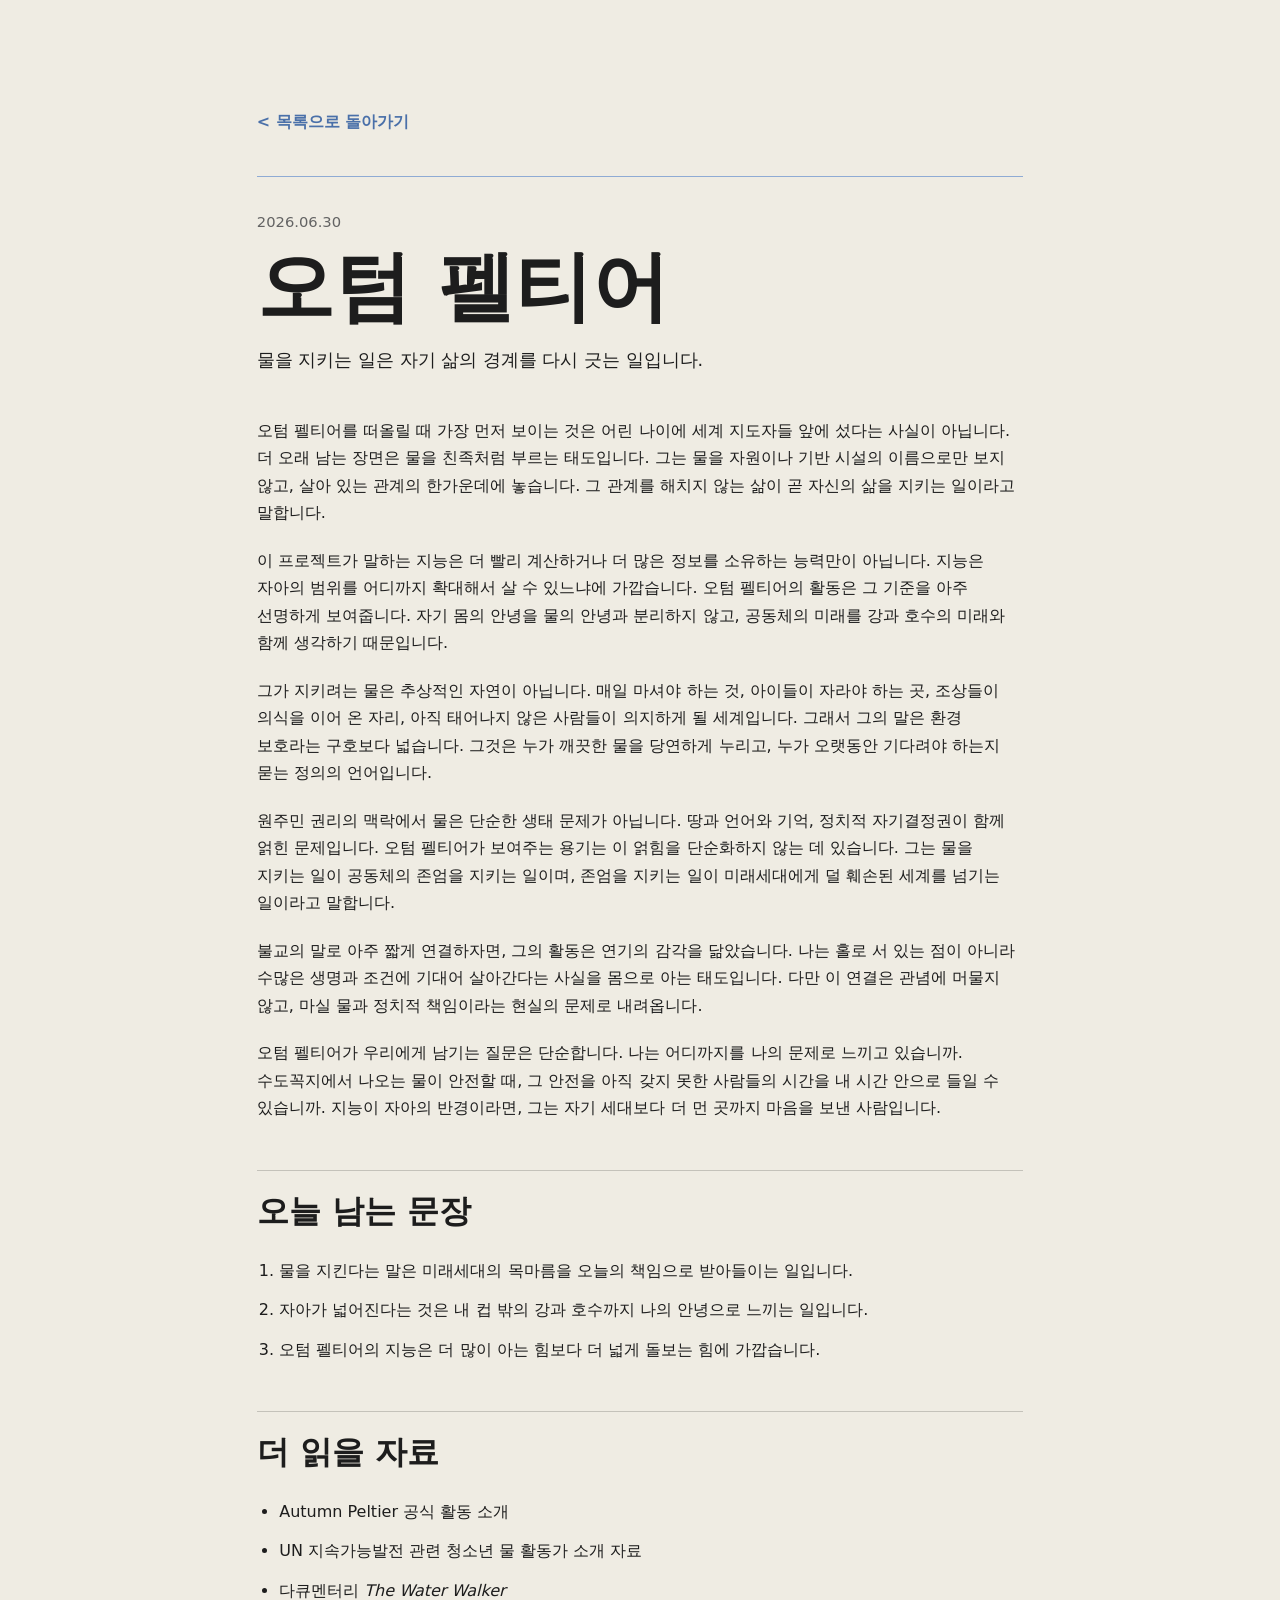
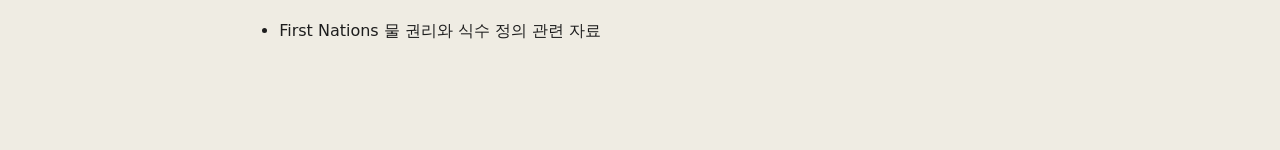
==== article/autumn-peltier/index.html @ e2e34f18 "Initial site" ====
<!doctype html>
<html lang="ko">
<head>
  <meta charset="UTF-8">
  <meta name="viewport" content="width=device-width, initial-scale=1.0">
  <meta name="description" content="오텀 펠티어에 관한 자아의 반경 인물 에세이">
  <title>오텀 펠티어 - 자아의 반경</title>
  <link rel="stylesheet" href="../../style.css">
</head>
<body>
  <main>
    <a class="back-link" href="../../">목록으로 돌아가기</a>

    <article class="essay-doc">
      <p class="date">2026.06.30</p>
      <h1>오텀 펠티어</h1>
      <p class="lead">물을 지키는 일은 자기 삶의 경계를 다시 긋는 일입니다.</p>

      <div class="essay-body">
        <p>오텀 펠티어를 떠올릴 때 가장 먼저 보이는 것은 어린 나이에 세계 지도자들 앞에 섰다는 사실이 아닙니다. 더 오래 남는 장면은 물을 친족처럼 부르는 태도입니다. 그는 물을 자원이나 기반 시설의 이름으로만 보지 않고, 살아 있는 관계의 한가운데에 놓습니다. 그 관계를 해치지 않는 삶이 곧 자신의 삶을 지키는 일이라고 말합니다.</p>
        <p>이 프로젝트가 말하는 지능은 더 빨리 계산하거나 더 많은 정보를 소유하는 능력만이 아닙니다. 지능은 자아의 범위를 어디까지 확대해서 살 수 있느냐에 가깝습니다. 오텀 펠티어의 활동은 그 기준을 아주 선명하게 보여줍니다. 자기 몸의 안녕을 물의 안녕과 분리하지 않고, 공동체의 미래를 강과 호수의 미래와 함께 생각하기 때문입니다.</p>
        <p>그가 지키려는 물은 추상적인 자연이 아닙니다. 매일 마셔야 하는 것, 아이들이 자라야 하는 곳, 조상들이 의식을 이어 온 자리, 아직 태어나지 않은 사람들이 의지하게 될 세계입니다. 그래서 그의 말은 환경 보호라는 구호보다 넓습니다. 그것은 누가 깨끗한 물을 당연하게 누리고, 누가 오랫동안 기다려야 하는지 묻는 정의의 언어입니다.</p>
        <p>원주민 권리의 맥락에서 물은 단순한 생태 문제가 아닙니다. 땅과 언어와 기억, 정치적 자기결정권이 함께 얽힌 문제입니다. 오텀 펠티어가 보여주는 용기는 이 얽힘을 단순화하지 않는 데 있습니다. 그는 물을 지키는 일이 공동체의 존엄을 지키는 일이며, 존엄을 지키는 일이 미래세대에게 덜 훼손된 세계를 넘기는 일이라고 말합니다.</p>
        <p>불교의 말로 아주 짧게 연결하자면, 그의 활동은 연기의 감각을 닮았습니다. 나는 홀로 서 있는 점이 아니라 수많은 생명과 조건에 기대어 살아간다는 사실을 몸으로 아는 태도입니다. 다만 이 연결은 관념에 머물지 않고, 마실 물과 정치적 책임이라는 현실의 문제로 내려옵니다.</p>
        <p>오텀 펠티어가 우리에게 남기는 질문은 단순합니다. 나는 어디까지를 나의 문제로 느끼고 있습니까. 수도꼭지에서 나오는 물이 안전할 때, 그 안전을 아직 갖지 못한 사람들의 시간을 내 시간 안으로 들일 수 있습니까. 지능이 자아의 반경이라면, 그는 자기 세대보다 더 먼 곳까지 마음을 보낸 사람입니다.</p>
      </div>

      <section class="essay-note" aria-labelledby="sentences-title">
        <h2 id="sentences-title">오늘 남는 문장</h2>
        <ol>
          <li>물을 지킨다는 말은 미래세대의 목마름을 오늘의 책임으로 받아들이는 일입니다.</li>
          <li>자아가 넓어진다는 것은 내 컵 밖의 강과 호수까지 나의 안녕으로 느끼는 일입니다.</li>
          <li>오텀 펠티어의 지능은 더 많이 아는 힘보다 더 넓게 돌보는 힘에 가깝습니다.</li>
        </ol>
      </section>

      <section class="reading-list" aria-labelledby="reading-title">
        <h2 id="reading-title">더 읽을 자료</h2>
        <ul>
          <li>Autumn Peltier 공식 활동 소개</li>
          <li>UN 지속가능발전 관련 청소년 물 활동가 소개 자료</li>
          <li>다큐멘터리 <em>The Water Walker</em></li>
          <li>First Nations 물 권리와 식수 정의 관련 자료</li>
        </ul>
      </section>
    </article>
  </main>
</body>
</html>
---- style.css ----
:root {
  --c-text: #1d1d1d;
  --c-bg: #EFECE3;
  --c-highlight-1: #4A70A9;
  --c-highlight-2: #8FABD4;
  --c-muted: #636363;
  --c-line: rgba(0, 0, 0, 0.18);
}

* {
  box-sizing: border-box;
}

html,
body {
  min-height: 100vh;
  margin: 0;
}

body {
  background-color: var(--c-bg);
  color: var(--c-text);
  font-family: system-ui, -apple-system, BlinkMacSystemFont, "Segoe UI", sans-serif;
  line-height: 1.72;
  word-break: keep-all;
  overflow-wrap: anywhere;
}

main {
  max-width: 920px;
  margin: 0 auto;
  padding: 12vh 6vw 10vh;
}

a {
  color: var(--c-highlight-1);
  text-underline-offset: 0.22em;
}

.title-w {
  border-bottom: 1px solid var(--c-highlight-2);
  border-radius: 1em;
  padding: 1em;
  margin-bottom: 3em;
}

h1,
h2,
h3,
p {
  margin-top: 0;
}

h1 {
  font-size: clamp(2.2rem, 6vw, 4.8rem);
  line-height: 1.08;
  margin-bottom: 1rem;
}

.title-w h1 {
  font-size: clamp(1.8rem, 4vw, 3rem);
  line-height: 1.18;
}

h2 {
  font-size: clamp(1.35rem, 3vw, 2rem);
  line-height: 1.2;
}

p.big,
.lead {
  font-size: 1.1em;
}

.muted,
.date {
  color: var(--c-muted);
}

.essay-list {
  display: flex;
  flex-direction: column;
}

.article {
  color: var(--c-text);
  cursor: pointer;
  padding: 1.2em;
  border-bottom: 1px solid var(--c-line);
  text-decoration: none;
  transition: background 0.3s;
}

.article * {
  margin: 10px 0;
}

.article .date {
  font-size: 0.8em;
}

.article .title {
  color: var(--c-highlight-1);
}

.article:hover,
.article:focus-visible {
  background: rgba(0, 0, 0, 0.05);
  outline: none;
}

.empty {
  color: var(--c-muted);
  padding: 1.2em;
}

.back-link {
  display: inline-block;
  margin-bottom: 2.5rem;
  font-weight: 700;
  text-decoration: none;
}

.back-link::before {
  content: "< ";
}

.essay-doc {
  border-top: 1px solid var(--c-highlight-2);
  padding-top: 2rem;
}

.essay-doc .date {
  font-size: 0.92rem;
  margin-bottom: 0.75rem;
}

.essay-body {
  margin-top: 2.6rem;
}

.essay-body p {
  margin-bottom: 1.25rem;
}

.essay-note,
.reading-list {
  border-top: 1px solid var(--c-line);
  margin-top: 3rem;
  padding-top: 1.3rem;
}

.essay-note ol,
.reading-list ul {
  padding-left: 1.4rem;
}

.essay-note li,
.reading-list li {
  margin-bottom: 0.75rem;
}

@media (max-width: 640px) {
  main {
    padding: 9vh 5vw 8vh;
  }

  .title-w {
    border-radius: 0.8em;
    margin-bottom: 2.2em;
  }

  .article {
    padding: 1.05em 0.4em;
  }
}
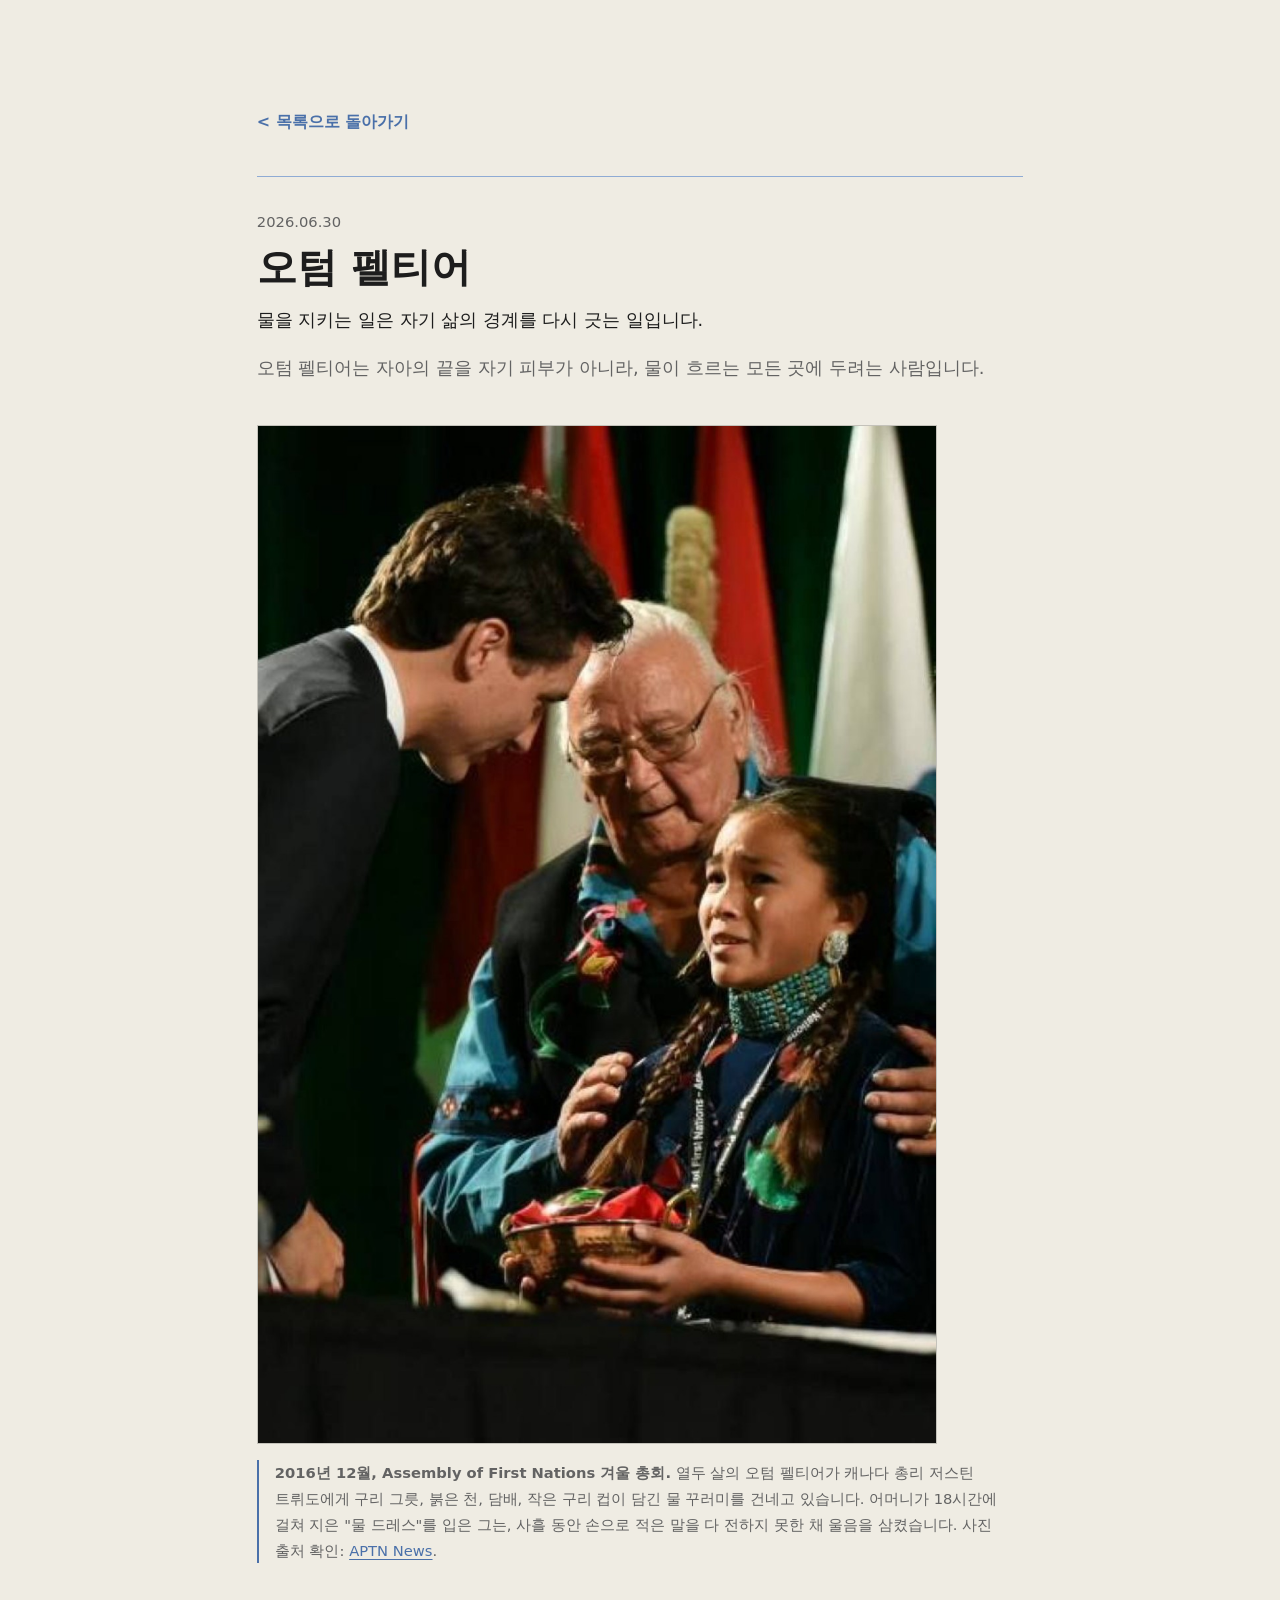
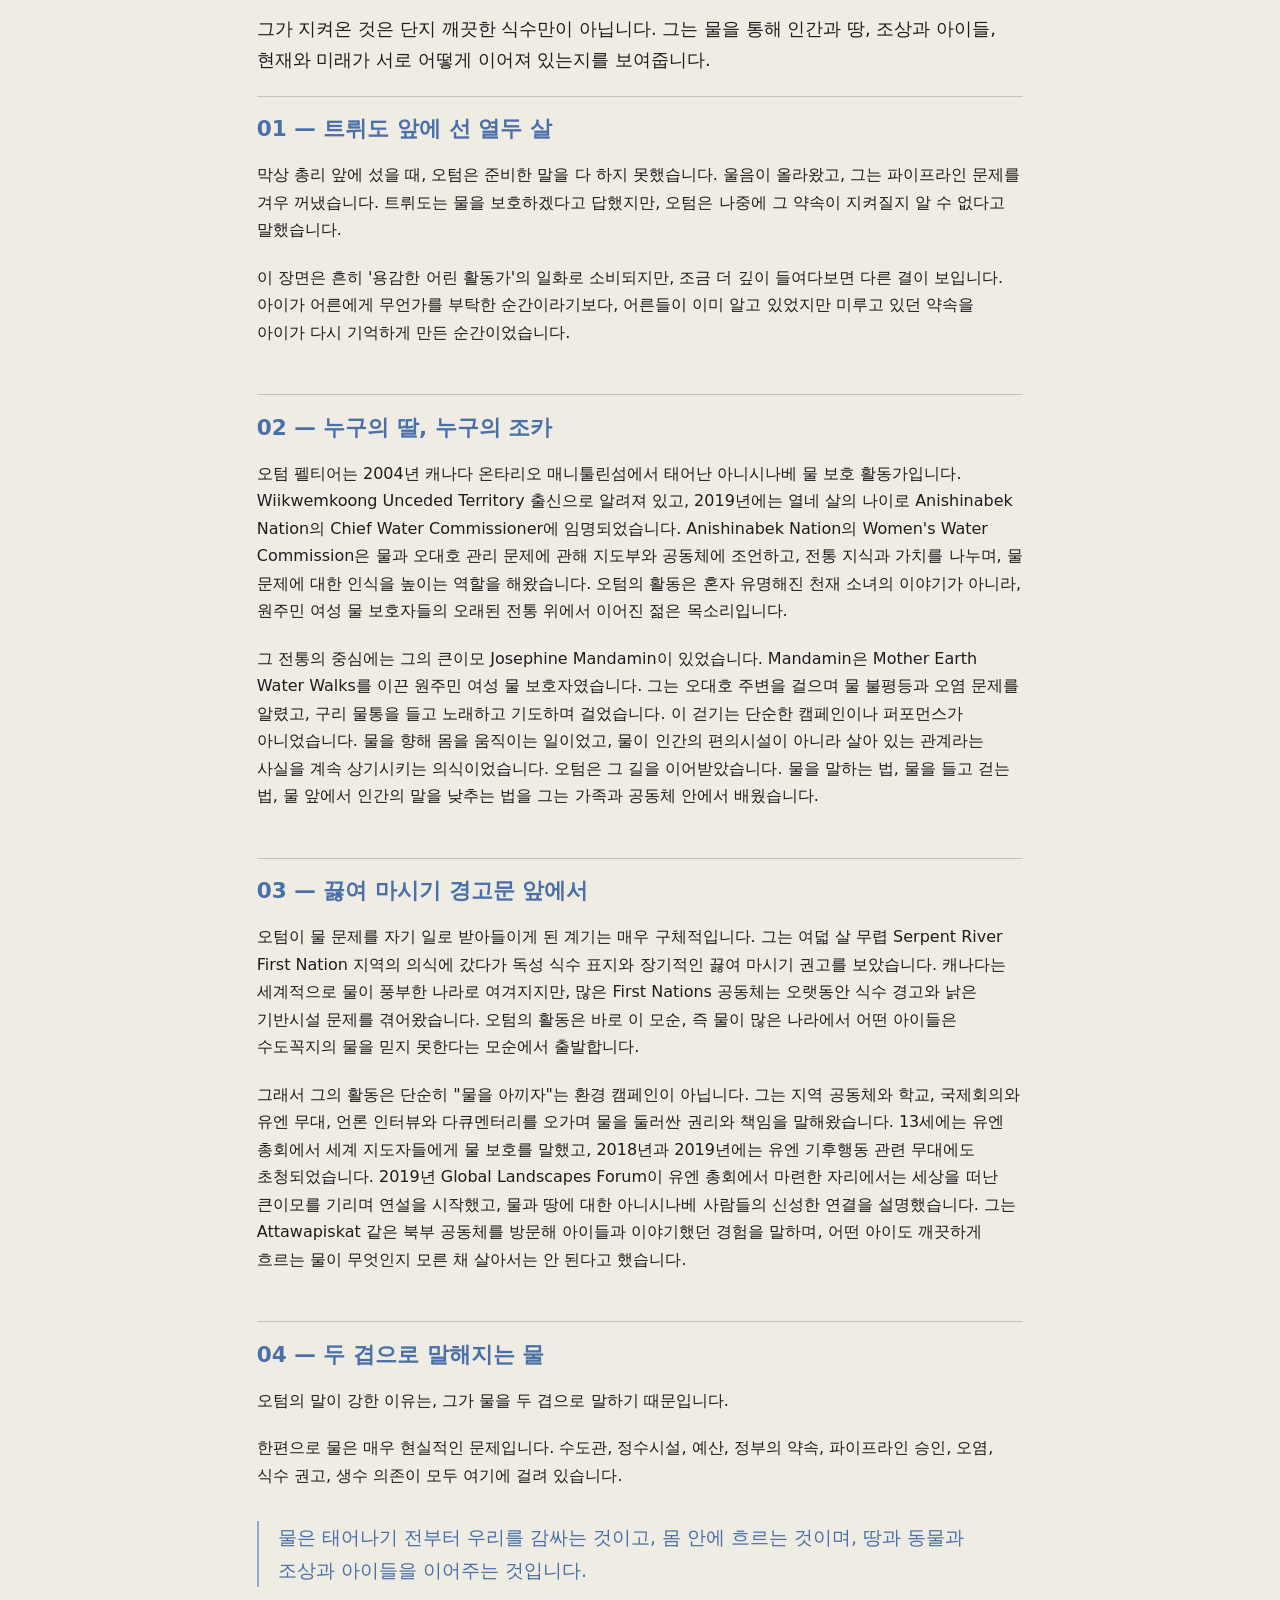
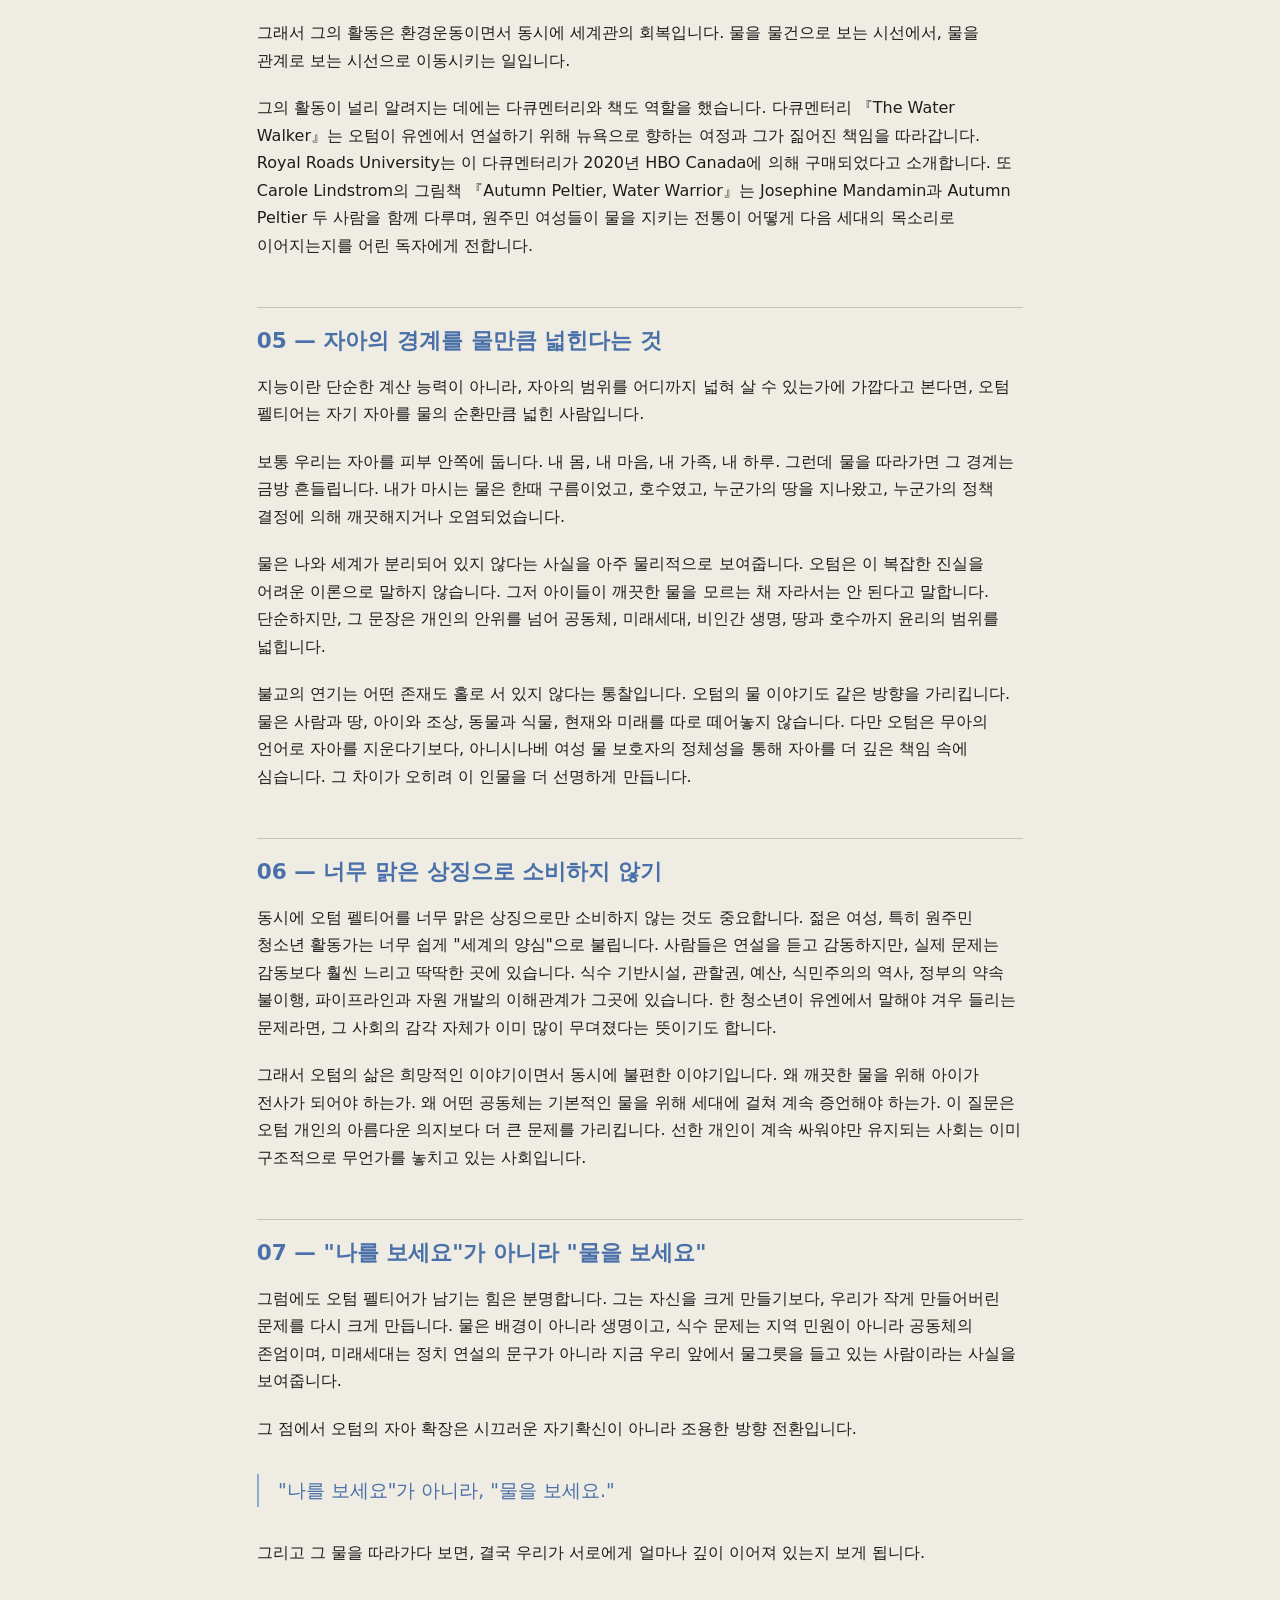
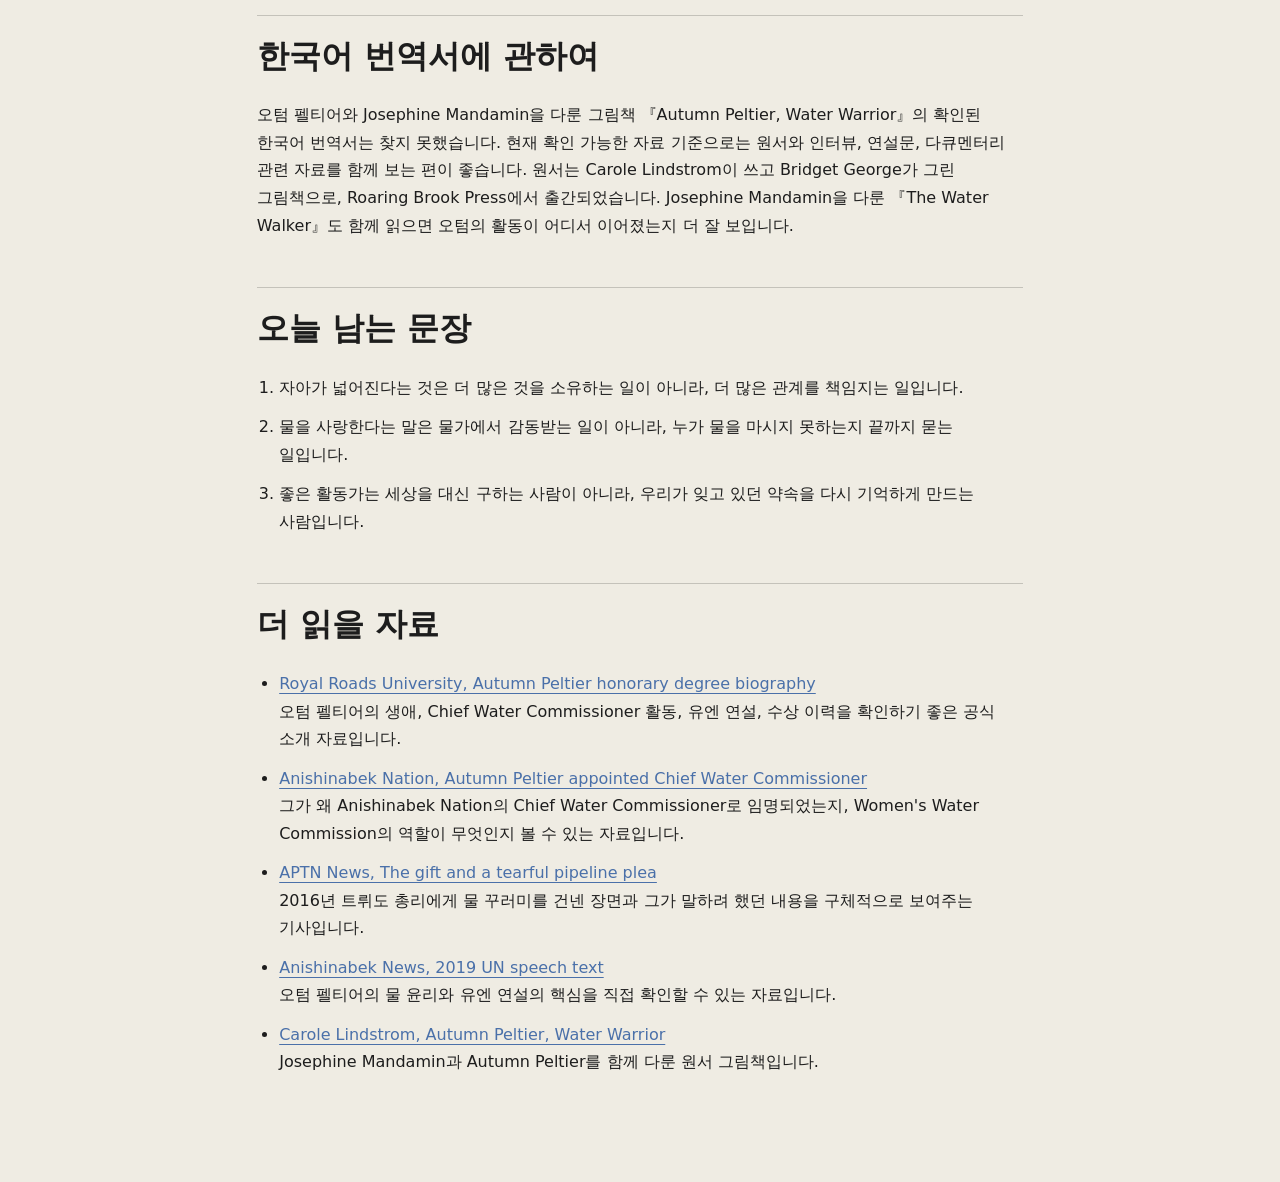
==== commit 309f6bcf: "Update Autumn Peltier essay" ====
--- a/article/autumn-peltier/index.html
+++ b/article/autumn-peltier/index.html
@@ -15,32 +15,90 @@
       <p class="date">2026.06.30</p>
       <h1>오텀 펠티어</h1>
       <p class="lead">물을 지키는 일은 자기 삶의 경계를 다시 긋는 일입니다.</p>
+      <p class="essay-intro">오텀 펠티어는 자아의 끝을 자기 피부가 아니라, 물이 흐르는 모든 곳에 두려는 사람입니다.</p>
+
+      <figure class="essay-photo">
+        <img src="./trudeau-meeting.png" alt="2016년, 열두 살의 오텀 펠티어가 캐나다 총리 저스틴 트뤼도에게 물 꾸러미를 건네는 모습">
+        <figcaption>
+          <strong>2016년 12월, Assembly of First Nations 겨울 총회.</strong> 열두 살의 오텀 펠티어가 캐나다 총리 저스틴 트뤼도에게 구리 그릇, 붉은 천, 담배, 작은 구리 컵이 담긴 물 꾸러미를 건네고 있습니다. 어머니가 18시간에 걸쳐 지은 "물 드레스"를 입은 그는, 사흘 동안 손으로 적은 말을 다 전하지 못한 채 울음을 삼켰습니다. 사진 출처 확인: <a href="https://www.aptnnews.ca/national-news/the-gift-a-tearful-pipeline-plea-autumn-peltier-12-reveals-what-she-told-pm-trudeau/" target="_blank" rel="noopener">APTN News</a>.
+        </figcaption>
+      </figure>
 
       <div class="essay-body">
-        <p>오텀 펠티어를 떠올릴 때 가장 먼저 보이는 것은 어린 나이에 세계 지도자들 앞에 섰다는 사실이 아닙니다. 더 오래 남는 장면은 물을 친족처럼 부르는 태도입니다. 그는 물을 자원이나 기반 시설의 이름으로만 보지 않고, 살아 있는 관계의 한가운데에 놓습니다. 그 관계를 해치지 않는 삶이 곧 자신의 삶을 지키는 일이라고 말합니다.</p>
-        <p>이 프로젝트가 말하는 지능은 더 빨리 계산하거나 더 많은 정보를 소유하는 능력만이 아닙니다. 지능은 자아의 범위를 어디까지 확대해서 살 수 있느냐에 가깝습니다. 오텀 펠티어의 활동은 그 기준을 아주 선명하게 보여줍니다. 자기 몸의 안녕을 물의 안녕과 분리하지 않고, 공동체의 미래를 강과 호수의 미래와 함께 생각하기 때문입니다.</p>
-        <p>그가 지키려는 물은 추상적인 자연이 아닙니다. 매일 마셔야 하는 것, 아이들이 자라야 하는 곳, 조상들이 의식을 이어 온 자리, 아직 태어나지 않은 사람들이 의지하게 될 세계입니다. 그래서 그의 말은 환경 보호라는 구호보다 넓습니다. 그것은 누가 깨끗한 물을 당연하게 누리고, 누가 오랫동안 기다려야 하는지 묻는 정의의 언어입니다.</p>
-        <p>원주민 권리의 맥락에서 물은 단순한 생태 문제가 아닙니다. 땅과 언어와 기억, 정치적 자기결정권이 함께 얽힌 문제입니다. 오텀 펠티어가 보여주는 용기는 이 얽힘을 단순화하지 않는 데 있습니다. 그는 물을 지키는 일이 공동체의 존엄을 지키는 일이며, 존엄을 지키는 일이 미래세대에게 덜 훼손된 세계를 넘기는 일이라고 말합니다.</p>
-        <p>불교의 말로 아주 짧게 연결하자면, 그의 활동은 연기의 감각을 닮았습니다. 나는 홀로 서 있는 점이 아니라 수많은 생명과 조건에 기대어 살아간다는 사실을 몸으로 아는 태도입니다. 다만 이 연결은 관념에 머물지 않고, 마실 물과 정치적 책임이라는 현실의 문제로 내려옵니다.</p>
-        <p>오텀 펠티어가 우리에게 남기는 질문은 단순합니다. 나는 어디까지를 나의 문제로 느끼고 있습니까. 수도꼭지에서 나오는 물이 안전할 때, 그 안전을 아직 갖지 못한 사람들의 시간을 내 시간 안으로 들일 수 있습니까. 지능이 자아의 반경이라면, 그는 자기 세대보다 더 먼 곳까지 마음을 보낸 사람입니다.</p>
+        <p class="lede">그가 지켜온 것은 단지 깨끗한 식수만이 아닙니다. 그는 물을 통해 인간과 땅, 조상과 아이들, 현재와 미래가 서로 어떻게 이어져 있는지를 보여줍니다.</p>
+
+        <section>
+          <h2>01 — 트뤼도 앞에 선 열두 살</h2>
+          <p>막상 총리 앞에 섰을 때, 오텀은 준비한 말을 다 하지 못했습니다. 울음이 올라왔고, 그는 파이프라인 문제를 겨우 꺼냈습니다. 트뤼도는 물을 보호하겠다고 답했지만, 오텀은 나중에 그 약속이 지켜질지 알 수 없다고 말했습니다.</p>
+          <p>이 장면은 흔히 '용감한 어린 활동가'의 일화로 소비되지만, 조금 더 깊이 들여다보면 다른 결이 보입니다. 아이가 어른에게 무언가를 부탁한 순간이라기보다, 어른들이 이미 알고 있었지만 미루고 있던 약속을 아이가 다시 기억하게 만든 순간이었습니다.</p>
+        </section>
+
+        <section>
+          <h2>02 — 누구의 딸, 누구의 조카</h2>
+          <p>오텀 펠티어는 2004년 캐나다 온타리오 매니툴린섬에서 태어난 아니시나베 물 보호 활동가입니다. Wiikwemkoong Unceded Territory 출신으로 알려져 있고, 2019년에는 열네 살의 나이로 Anishinabek Nation의 Chief Water Commissioner에 임명되었습니다. Anishinabek Nation의 Women's Water Commission은 물과 오대호 관리 문제에 관해 지도부와 공동체에 조언하고, 전통 지식과 가치를 나누며, 물 문제에 대한 인식을 높이는 역할을 해왔습니다. 오텀의 활동은 혼자 유명해진 천재 소녀의 이야기가 아니라, 원주민 여성 물 보호자들의 오래된 전통 위에서 이어진 젊은 목소리입니다.</p>
+          <p>그 전통의 중심에는 그의 큰이모 Josephine Mandamin이 있었습니다. Mandamin은 Mother Earth Water Walks를 이끈 원주민 여성 물 보호자였습니다. 그는 오대호 주변을 걸으며 물 불평등과 오염 문제를 알렸고, 구리 물통을 들고 노래하고 기도하며 걸었습니다. 이 걷기는 단순한 캠페인이나 퍼포먼스가 아니었습니다. 물을 향해 몸을 움직이는 일이었고, 물이 인간의 편의시설이 아니라 살아 있는 관계라는 사실을 계속 상기시키는 의식이었습니다. 오텀은 그 길을 이어받았습니다. 물을 말하는 법, 물을 들고 걷는 법, 물 앞에서 인간의 말을 낮추는 법을 그는 가족과 공동체 안에서 배웠습니다.</p>
+        </section>
+
+        <section>
+          <h2>03 — 끓여 마시기 경고문 앞에서</h2>
+          <p>오텀이 물 문제를 자기 일로 받아들이게 된 계기는 매우 구체적입니다. 그는 여덟 살 무렵 Serpent River First Nation 지역의 의식에 갔다가 독성 식수 표지와 장기적인 끓여 마시기 권고를 보았습니다. 캐나다는 세계적으로 물이 풍부한 나라로 여겨지지만, 많은 First Nations 공동체는 오랫동안 식수 경고와 낡은 기반시설 문제를 겪어왔습니다. 오텀의 활동은 바로 이 모순, 즉 물이 많은 나라에서 어떤 아이들은 수도꼭지의 물을 믿지 못한다는 모순에서 출발합니다.</p>
+          <p>그래서 그의 활동은 단순히 "물을 아끼자"는 환경 캠페인이 아닙니다. 그는 지역 공동체와 학교, 국제회의와 유엔 무대, 언론 인터뷰와 다큐멘터리를 오가며 물을 둘러싼 권리와 책임을 말해왔습니다. 13세에는 유엔 총회에서 세계 지도자들에게 물 보호를 말했고, 2018년과 2019년에는 유엔 기후행동 관련 무대에도 초청되었습니다. 2019년 Global Landscapes Forum이 유엔 총회에서 마련한 자리에서는 세상을 떠난 큰이모를 기리며 연설을 시작했고, 물과 땅에 대한 아니시나베 사람들의 신성한 연결을 설명했습니다. 그는 Attawapiskat 같은 북부 공동체를 방문해 아이들과 이야기했던 경험을 말하며, 어떤 아이도 깨끗하게 흐르는 물이 무엇인지 모른 채 살아서는 안 된다고 했습니다.</p>
+        </section>
+
+        <section>
+          <h2>04 — 두 겹으로 말해지는 물</h2>
+          <p>오텀의 말이 강한 이유는, 그가 물을 두 겹으로 말하기 때문입니다.</p>
+          <p>한편으로 물은 매우 현실적인 문제입니다. 수도관, 정수시설, 예산, 정부의 약속, 파이프라인 승인, 오염, 식수 권고, 생수 의존이 모두 여기에 걸려 있습니다.</p>
+          <blockquote>물은 태어나기 전부터 우리를 감싸는 것이고, 몸 안에 흐르는 것이며, 땅과 동물과 조상과 아이들을 이어주는 것입니다.</blockquote>
+          <p>그래서 그의 활동은 환경운동이면서 동시에 세계관의 회복입니다. 물을 물건으로 보는 시선에서, 물을 관계로 보는 시선으로 이동시키는 일입니다.</p>
+          <p>그의 활동이 널리 알려지는 데에는 다큐멘터리와 책도 역할을 했습니다. 다큐멘터리 『The Water Walker』는 오텀이 유엔에서 연설하기 위해 뉴욕으로 향하는 여정과 그가 짊어진 책임을 따라갑니다. Royal Roads University는 이 다큐멘터리가 2020년 HBO Canada에 의해 구매되었다고 소개합니다. 또 Carole Lindstrom의 그림책 『Autumn Peltier, Water Warrior』는 Josephine Mandamin과 Autumn Peltier 두 사람을 함께 다루며, 원주민 여성들이 물을 지키는 전통이 어떻게 다음 세대의 목소리로 이어지는지를 어린 독자에게 전합니다.</p>
+        </section>
+
+        <section>
+          <h2>05 — 자아의 경계를 물만큼 넓힌다는 것</h2>
+          <p>지능이란 단순한 계산 능력이 아니라, 자아의 범위를 어디까지 넓혀 살 수 있는가에 가깝다고 본다면, 오텀 펠티어는 자기 자아를 물의 순환만큼 넓힌 사람입니다.</p>
+          <p>보통 우리는 자아를 피부 안쪽에 둡니다. 내 몸, 내 마음, 내 가족, 내 하루. 그런데 물을 따라가면 그 경계는 금방 흔들립니다. 내가 마시는 물은 한때 구름이었고, 호수였고, 누군가의 땅을 지나왔고, 누군가의 정책 결정에 의해 깨끗해지거나 오염되었습니다.</p>
+          <p>물은 나와 세계가 분리되어 있지 않다는 사실을 아주 물리적으로 보여줍니다. 오텀은 이 복잡한 진실을 어려운 이론으로 말하지 않습니다. 그저 아이들이 깨끗한 물을 모르는 채 자라서는 안 된다고 말합니다. 단순하지만, 그 문장은 개인의 안위를 넘어 공동체, 미래세대, 비인간 생명, 땅과 호수까지 윤리의 범위를 넓힙니다.</p>
+          <p>불교의 연기는 어떤 존재도 홀로 서 있지 않다는 통찰입니다. 오텀의 물 이야기도 같은 방향을 가리킵니다. 물은 사람과 땅, 아이와 조상, 동물과 식물, 현재와 미래를 따로 떼어놓지 않습니다. 다만 오텀은 무아의 언어로 자아를 지운다기보다, 아니시나베 여성 물 보호자의 정체성을 통해 자아를 더 깊은 책임 속에 심습니다. 그 차이가 오히려 이 인물을 더 선명하게 만듭니다.</p>
+        </section>
+
+        <section>
+          <h2>06 — 너무 맑은 상징으로 소비하지 않기</h2>
+          <p>동시에 오텀 펠티어를 너무 맑은 상징으로만 소비하지 않는 것도 중요합니다. 젊은 여성, 특히 원주민 청소년 활동가는 너무 쉽게 "세계의 양심"으로 불립니다. 사람들은 연설을 듣고 감동하지만, 실제 문제는 감동보다 훨씬 느리고 딱딱한 곳에 있습니다. 식수 기반시설, 관할권, 예산, 식민주의의 역사, 정부의 약속 불이행, 파이프라인과 자원 개발의 이해관계가 그곳에 있습니다. 한 청소년이 유엔에서 말해야 겨우 들리는 문제라면, 그 사회의 감각 자체가 이미 많이 무뎌졌다는 뜻이기도 합니다.</p>
+          <p>그래서 오텀의 삶은 희망적인 이야기이면서 동시에 불편한 이야기입니다. 왜 깨끗한 물을 위해 아이가 전사가 되어야 하는가. 왜 어떤 공동체는 기본적인 물을 위해 세대에 걸쳐 계속 증언해야 하는가. 이 질문은 오텀 개인의 아름다운 의지보다 더 큰 문제를 가리킵니다. 선한 개인이 계속 싸워야만 유지되는 사회는 이미 구조적으로 무언가를 놓치고 있는 사회입니다.</p>
+        </section>
+
+        <section>
+          <h2>07 — "나를 보세요"가 아니라 "물을 보세요"</h2>
+          <p>그럼에도 오텀 펠티어가 남기는 힘은 분명합니다. 그는 자신을 크게 만들기보다, 우리가 작게 만들어버린 문제를 다시 크게 만듭니다. 물은 배경이 아니라 생명이고, 식수 문제는 지역 민원이 아니라 공동체의 존엄이며, 미래세대는 정치 연설의 문구가 아니라 지금 우리 앞에서 물그릇을 들고 있는 사람이라는 사실을 보여줍니다.</p>
+          <p>그 점에서 오텀의 자아 확장은 시끄러운 자기확신이 아니라 조용한 방향 전환입니다.</p>
+          <blockquote>"나를 보세요"가 아니라, "물을 보세요."</blockquote>
+          <p>그리고 그 물을 따라가다 보면, 결국 우리가 서로에게 얼마나 깊이 이어져 있는지 보게 됩니다.</p>
+        </section>
       </div>
+
+      <section class="info-box" aria-labelledby="translation-title">
+        <h2 id="translation-title">한국어 번역서에 관하여</h2>
+        <p>오텀 펠티어와 Josephine Mandamin을 다룬 그림책 『Autumn Peltier, Water Warrior』의 확인된 한국어 번역서는 찾지 못했습니다. 현재 확인 가능한 자료 기준으로는 원서와 인터뷰, 연설문, 다큐멘터리 관련 자료를 함께 보는 편이 좋습니다. 원서는 Carole Lindstrom이 쓰고 Bridget George가 그린 그림책으로, Roaring Brook Press에서 출간되었습니다. Josephine Mandamin을 다룬 『The Water Walker』도 함께 읽으면 오텀의 활동이 어디서 이어졌는지 더 잘 보입니다.</p>
+      </section>
 
       <section class="essay-note" aria-labelledby="sentences-title">
         <h2 id="sentences-title">오늘 남는 문장</h2>
         <ol>
-          <li>물을 지킨다는 말은 미래세대의 목마름을 오늘의 책임으로 받아들이는 일입니다.</li>
-          <li>자아가 넓어진다는 것은 내 컵 밖의 강과 호수까지 나의 안녕으로 느끼는 일입니다.</li>
-          <li>오텀 펠티어의 지능은 더 많이 아는 힘보다 더 넓게 돌보는 힘에 가깝습니다.</li>
+          <li>자아가 넓어진다는 것은 더 많은 것을 소유하는 일이 아니라, 더 많은 관계를 책임지는 일입니다.</li>
+          <li>물을 사랑한다는 말은 물가에서 감동받는 일이 아니라, 누가 물을 마시지 못하는지 끝까지 묻는 일입니다.</li>
+          <li>좋은 활동가는 세상을 대신 구하는 사람이 아니라, 우리가 잊고 있던 약속을 다시 기억하게 만드는 사람입니다.</li>
         </ol>
       </section>
 
       <section class="reading-list" aria-labelledby="reading-title">
         <h2 id="reading-title">더 읽을 자료</h2>
         <ul>
-          <li>Autumn Peltier 공식 활동 소개</li>
-          <li>UN 지속가능발전 관련 청소년 물 활동가 소개 자료</li>
-          <li>다큐멘터리 <em>The Water Walker</em></li>
-          <li>First Nations 물 권리와 식수 정의 관련 자료</li>
+          <li><a href="https://www.royalroads.ca/autumn-peltier" target="_blank" rel="noopener">Royal Roads University, Autumn Peltier honorary degree biography</a><br>오텀 펠티어의 생애, Chief Water Commissioner 활동, 유엔 연설, 수상 이력을 확인하기 좋은 공식 소개 자료입니다.</li>
+          <li><a href="https://anishinabek.ca/2019/04/26/autumn-peltier-appointed-anishinabek-nation-chief-water-commissioner/" target="_blank" rel="noopener">Anishinabek Nation, Autumn Peltier appointed Chief Water Commissioner</a><br>그가 왜 Anishinabek Nation의 Chief Water Commissioner로 임명되었는지, Women's Water Commission의 역할이 무엇인지 볼 수 있는 자료입니다.</li>
+          <li><a href="https://www.aptnnews.ca/national-news/the-gift-a-tearful-pipeline-plea-autumn-peltier-12-reveals-what-she-told-pm-trudeau/" target="_blank" rel="noopener">APTN News, The gift and a tearful pipeline plea</a><br>2016년 트뤼도 총리에게 물 꾸러미를 건넨 장면과 그가 말하려 했던 내용을 구체적으로 보여주는 기사입니다.</li>
+          <li><a href="https://anishinabeknews.ca/2019/10/no-child-should-have-to-experience-not-knowing-what-clean-running-water-is-says-autumn-peltier-at-the-united-nations/" target="_blank" rel="noopener">Anishinabek News, 2019 UN speech text</a><br>오텀 펠티어의 물 윤리와 유엔 연설의 핵심을 직접 확인할 수 있는 자료입니다.</li>
+          <li><a href="https://carolelindstrom.com/books/autumn-peltier-water-warrior/" target="_blank" rel="noopener">Carole Lindstrom, Autumn Peltier, Water Warrior</a><br>Josephine Mandamin과 Autumn Peltier를 함께 다룬 원서 그림책입니다.</li>
         </ul>
       </section>
     </article>
--- a/style.css
+++ b/style.css
@@ -130,17 +130,77 @@
   padding-top: 2rem;
 }
 
+.essay-doc h1 {
+  font-size: 2.5em;
+}
+
 .essay-doc .date {
   font-size: 0.92rem;
   margin-bottom: 0.75rem;
 }
 
+.essay-intro,
+.lede {
+  font-size: 1.12rem;
+}
+
+.essay-intro {
+  color: var(--c-muted);
+}
+
+.essay-photo {
+  margin: 2.6rem 0 3.2rem;
+}
+
+.essay-photo img {
+  display: block;
+  width: min(100%, 680px);
+  height: auto;
+  border: 1px solid var(--c-line);
+}
+
+.essay-photo figcaption {
+  border-left: 2px solid var(--c-highlight-1);
+  color: var(--c-muted);
+  font-size: 0.92rem;
+  line-height: 1.75;
+  margin-top: 1rem;
+  padding-left: 1rem;
+}
+
 .essay-body {
   margin-top: 2.6rem;
 }
 
 .essay-body p {
   margin-bottom: 1.25rem;
+}
+
+.essay-body section {
+  margin-bottom: 3rem;
+}
+
+.essay-body h2 {
+  border-top: 1px solid var(--c-line);
+  color: var(--c-highlight-1);
+  font-size: 1.35rem;
+  margin-bottom: 1.2rem;
+  padding-top: 1.2rem;
+}
+
+blockquote {
+  border-left: 2px solid var(--c-highlight-2);
+  color: var(--c-highlight-1);
+  font-size: 1.18rem;
+  line-height: 1.75;
+  margin: 2rem 0;
+  padding-left: 1.2rem;
+}
+
+.info-box {
+  border-top: 1px solid var(--c-line);
+  margin-top: 3rem;
+  padding-top: 1.3rem;
 }
 
 .essay-note,
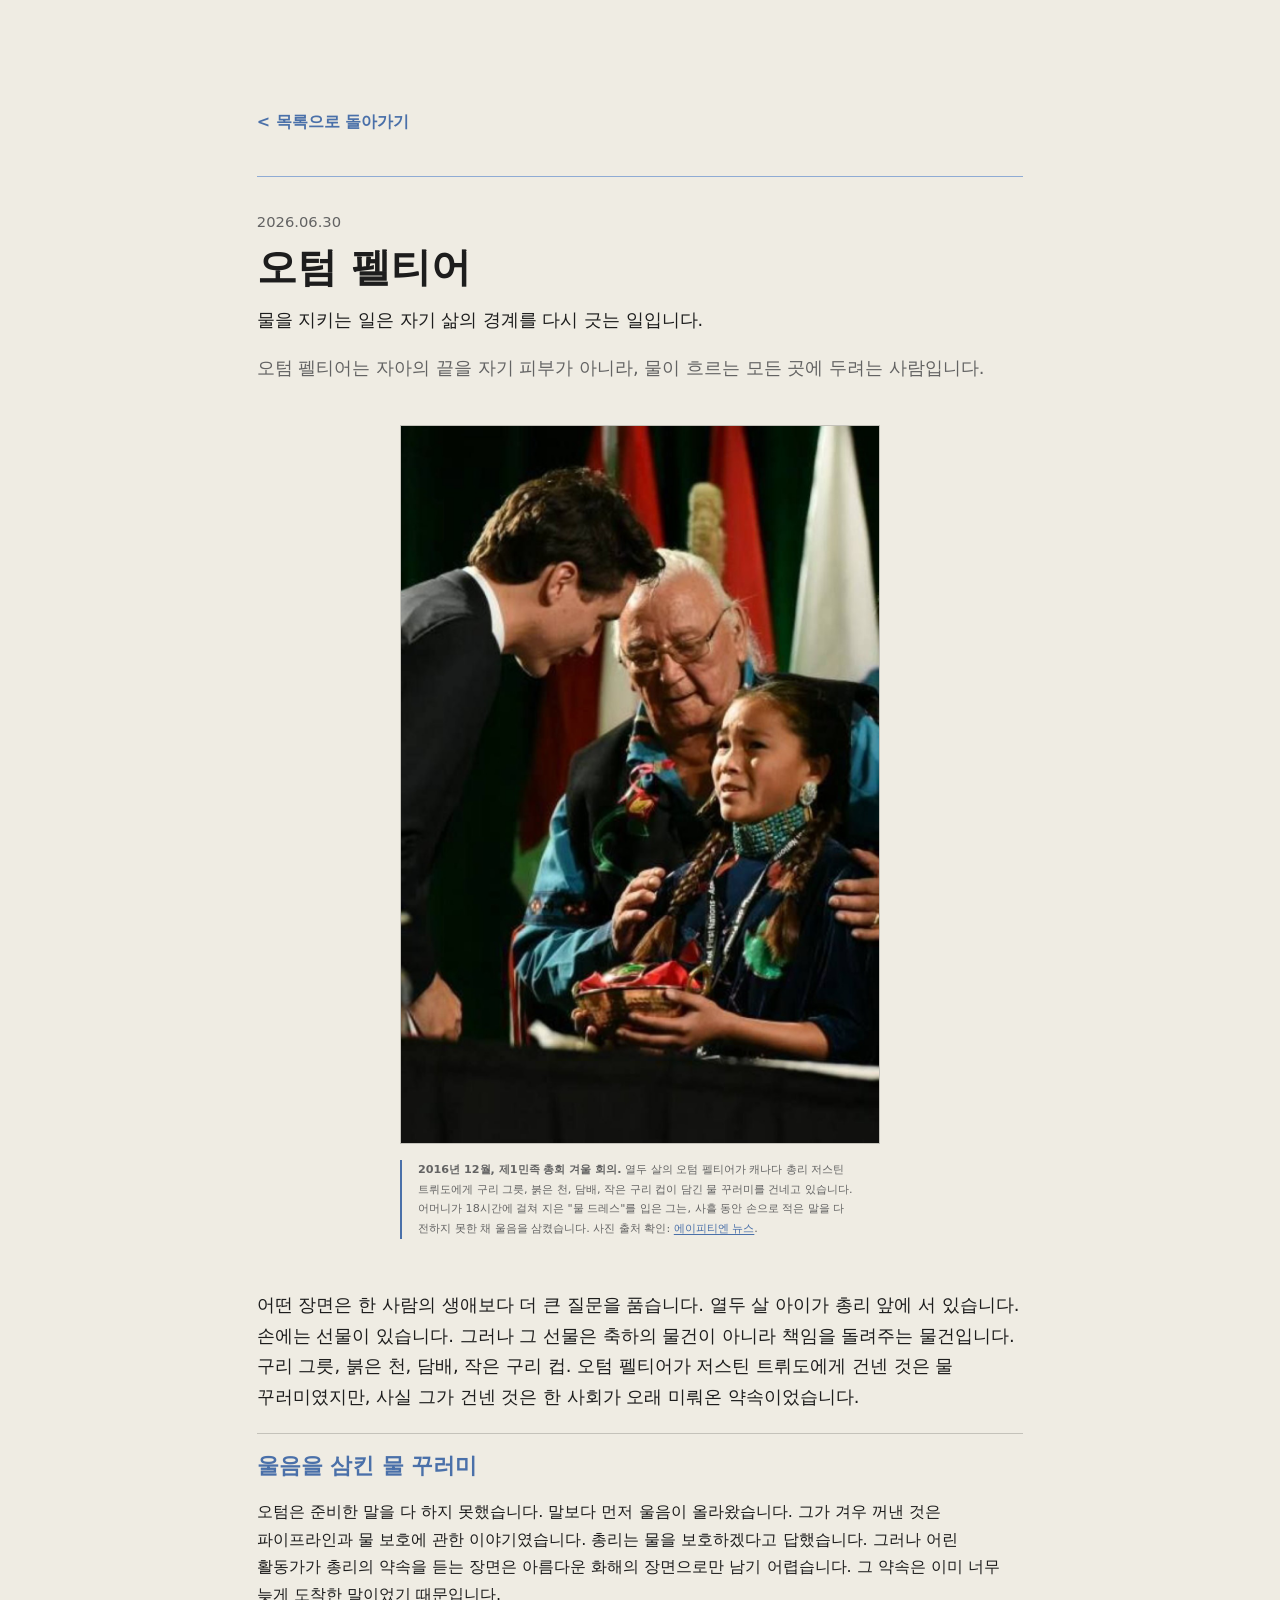
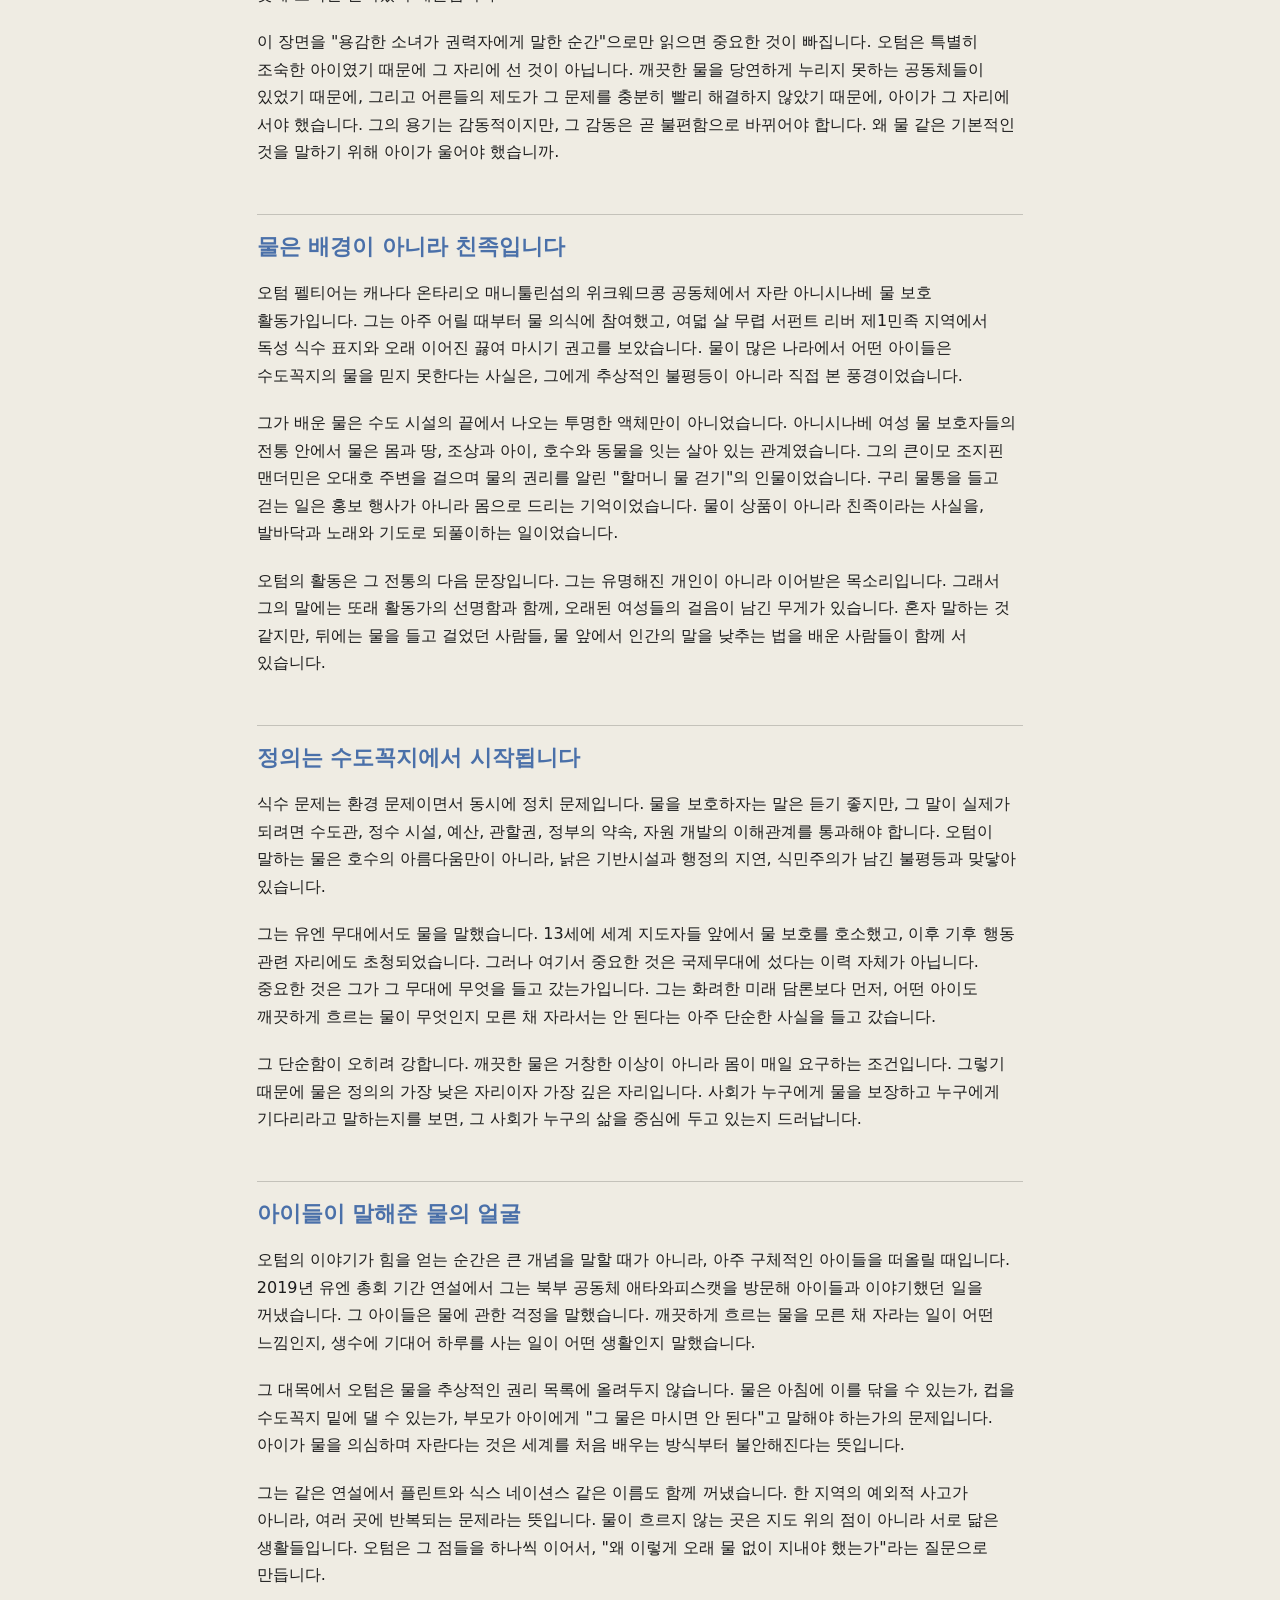
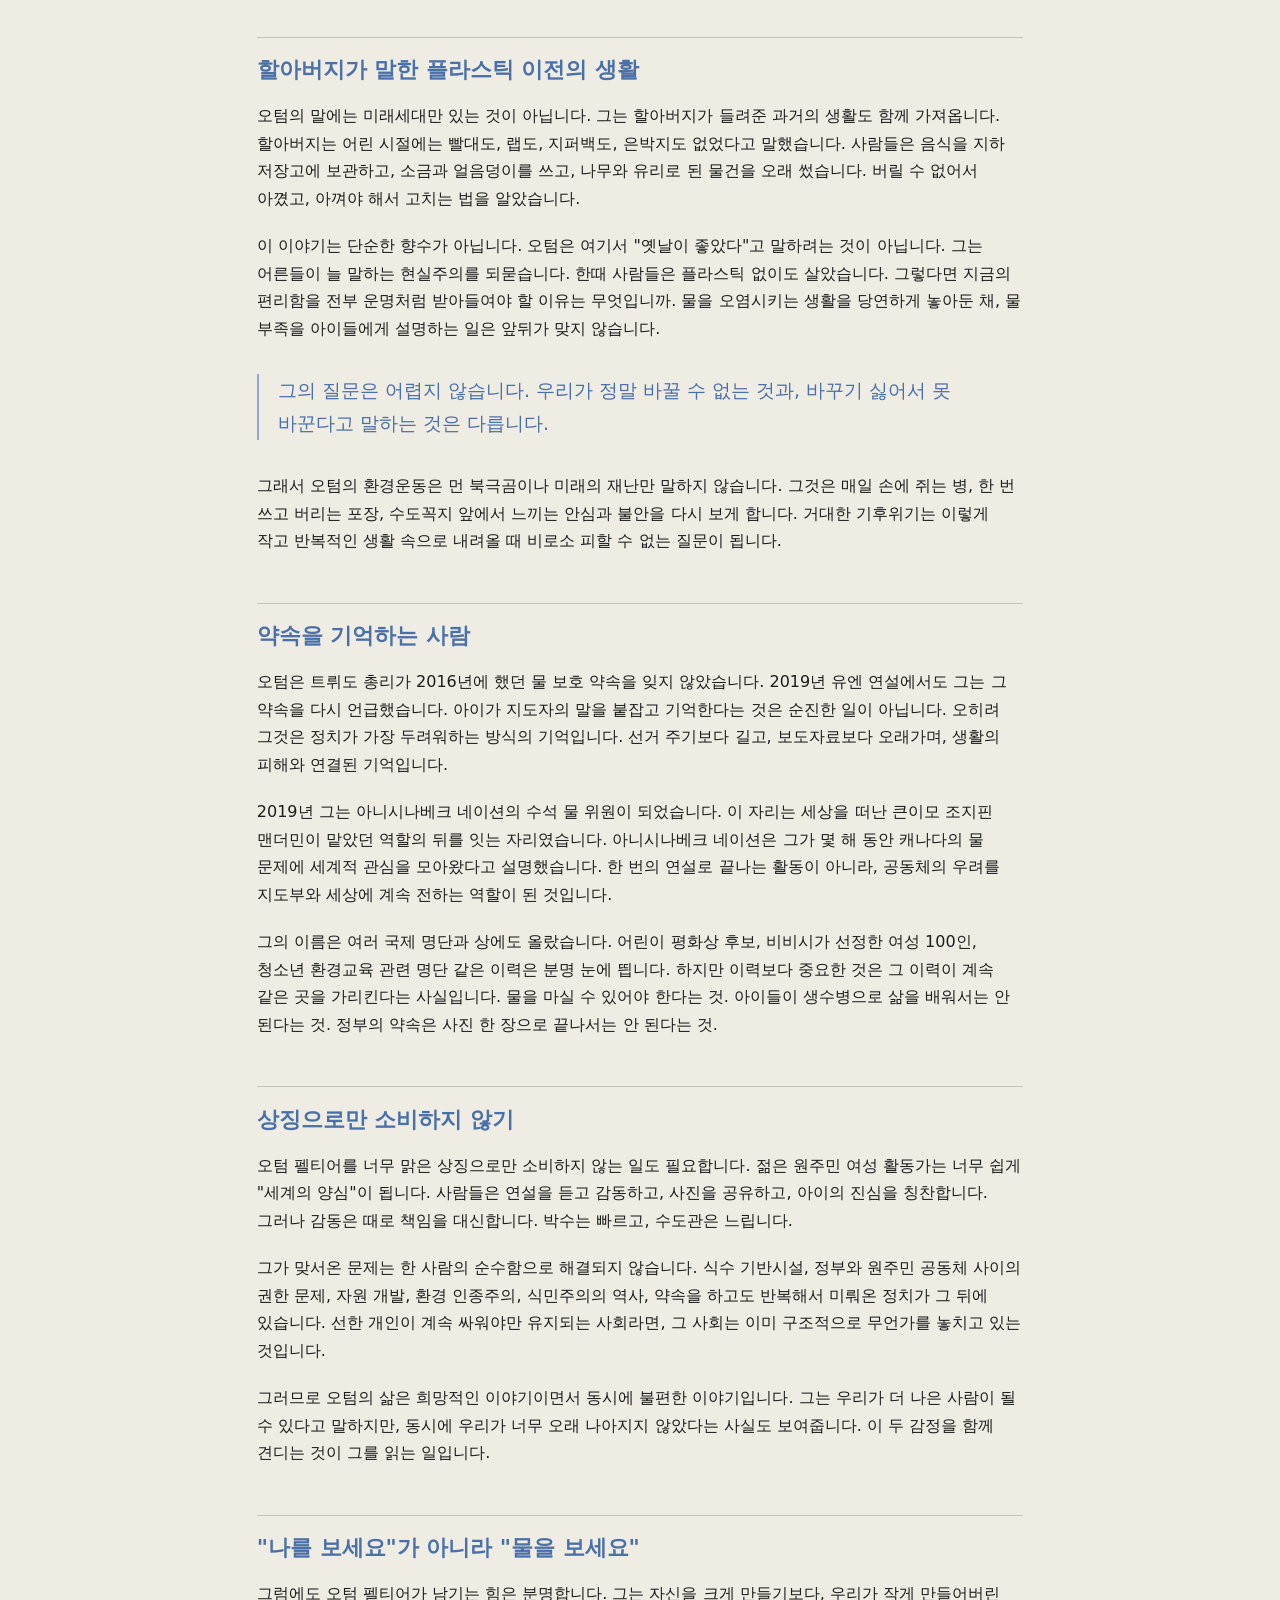
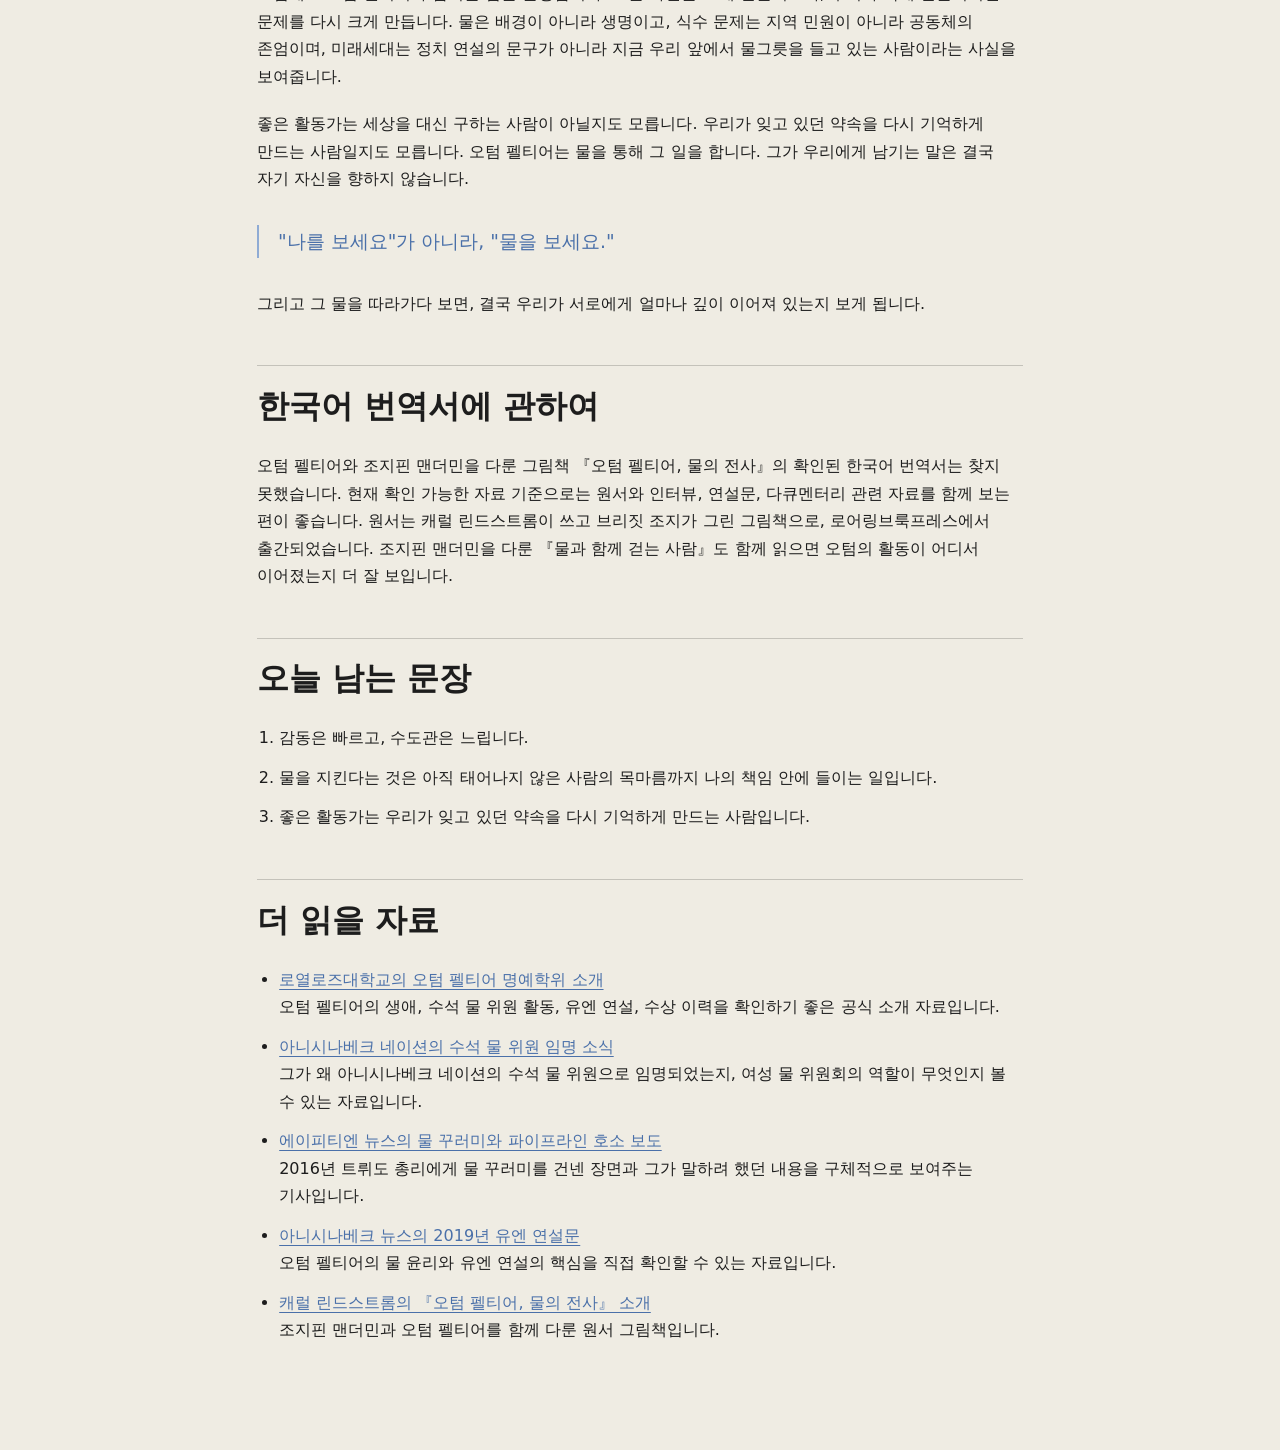
==== commit 5b7a6699: "Improve Autumn Peltier essay" ====
--- a/article/autumn-peltier/index.html
+++ b/article/autumn-peltier/index.html
@@ -20,58 +20,66 @@
       <figure class="essay-photo">
         <img src="./trudeau-meeting.png" alt="2016년, 열두 살의 오텀 펠티어가 캐나다 총리 저스틴 트뤼도에게 물 꾸러미를 건네는 모습">
         <figcaption>
-          <strong>2016년 12월, Assembly of First Nations 겨울 총회.</strong> 열두 살의 오텀 펠티어가 캐나다 총리 저스틴 트뤼도에게 구리 그릇, 붉은 천, 담배, 작은 구리 컵이 담긴 물 꾸러미를 건네고 있습니다. 어머니가 18시간에 걸쳐 지은 "물 드레스"를 입은 그는, 사흘 동안 손으로 적은 말을 다 전하지 못한 채 울음을 삼켰습니다. 사진 출처 확인: <a href="https://www.aptnnews.ca/national-news/the-gift-a-tearful-pipeline-plea-autumn-peltier-12-reveals-what-she-told-pm-trudeau/" target="_blank" rel="noopener">APTN News</a>.
+          <strong>2016년 12월, 제1민족 총회 겨울 회의.</strong> 열두 살의 오텀 펠티어가 캐나다 총리 저스틴 트뤼도에게 구리 그릇, 붉은 천, 담배, 작은 구리 컵이 담긴 물 꾸러미를 건네고 있습니다. 어머니가 18시간에 걸쳐 지은 "물 드레스"를 입은 그는, 사흘 동안 손으로 적은 말을 다 전하지 못한 채 울음을 삼켰습니다. 사진 출처 확인: <a href="https://www.aptnnews.ca/national-news/the-gift-a-tearful-pipeline-plea-autumn-peltier-12-reveals-what-she-told-pm-trudeau/" target="_blank" rel="noopener">에이피티엔 뉴스</a>.
         </figcaption>
       </figure>
 
       <div class="essay-body">
-        <p class="lede">그가 지켜온 것은 단지 깨끗한 식수만이 아닙니다. 그는 물을 통해 인간과 땅, 조상과 아이들, 현재와 미래가 서로 어떻게 이어져 있는지를 보여줍니다.</p>
+        <p class="lede">어떤 장면은 한 사람의 생애보다 더 큰 질문을 품습니다. 열두 살 아이가 총리 앞에 서 있습니다. 손에는 선물이 있습니다. 그러나 그 선물은 축하의 물건이 아니라 책임을 돌려주는 물건입니다. 구리 그릇, 붉은 천, 담배, 작은 구리 컵. 오텀 펠티어가 저스틴 트뤼도에게 건넨 것은 물 꾸러미였지만, 사실 그가 건넨 것은 한 사회가 오래 미뤄온 약속이었습니다.</p>
 
         <section>
-          <h2>01 — 트뤼도 앞에 선 열두 살</h2>
-          <p>막상 총리 앞에 섰을 때, 오텀은 준비한 말을 다 하지 못했습니다. 울음이 올라왔고, 그는 파이프라인 문제를 겨우 꺼냈습니다. 트뤼도는 물을 보호하겠다고 답했지만, 오텀은 나중에 그 약속이 지켜질지 알 수 없다고 말했습니다.</p>
-          <p>이 장면은 흔히 '용감한 어린 활동가'의 일화로 소비되지만, 조금 더 깊이 들여다보면 다른 결이 보입니다. 아이가 어른에게 무언가를 부탁한 순간이라기보다, 어른들이 이미 알고 있었지만 미루고 있던 약속을 아이가 다시 기억하게 만든 순간이었습니다.</p>
+          <h2>울음을 삼킨 물 꾸러미</h2>
+          <p>오텀은 준비한 말을 다 하지 못했습니다. 말보다 먼저 울음이 올라왔습니다. 그가 겨우 꺼낸 것은 파이프라인과 물 보호에 관한 이야기였습니다. 총리는 물을 보호하겠다고 답했습니다. 그러나 어린 활동가가 총리의 약속을 듣는 장면은 아름다운 화해의 장면으로만 남기 어렵습니다. 그 약속은 이미 너무 늦게 도착한 말이었기 때문입니다.</p>
+          <p>이 장면을 "용감한 소녀가 권력자에게 말한 순간"으로만 읽으면 중요한 것이 빠집니다. 오텀은 특별히 조숙한 아이였기 때문에 그 자리에 선 것이 아닙니다. 깨끗한 물을 당연하게 누리지 못하는 공동체들이 있었기 때문에, 그리고 어른들의 제도가 그 문제를 충분히 빨리 해결하지 않았기 때문에, 아이가 그 자리에 서야 했습니다. 그의 용기는 감동적이지만, 그 감동은 곧 불편함으로 바뀌어야 합니다. 왜 물 같은 기본적인 것을 말하기 위해 아이가 울어야 했습니까.</p>
         </section>
 
         <section>
-          <h2>02 — 누구의 딸, 누구의 조카</h2>
-          <p>오텀 펠티어는 2004년 캐나다 온타리오 매니툴린섬에서 태어난 아니시나베 물 보호 활동가입니다. Wiikwemkoong Unceded Territory 출신으로 알려져 있고, 2019년에는 열네 살의 나이로 Anishinabek Nation의 Chief Water Commissioner에 임명되었습니다. Anishinabek Nation의 Women's Water Commission은 물과 오대호 관리 문제에 관해 지도부와 공동체에 조언하고, 전통 지식과 가치를 나누며, 물 문제에 대한 인식을 높이는 역할을 해왔습니다. 오텀의 활동은 혼자 유명해진 천재 소녀의 이야기가 아니라, 원주민 여성 물 보호자들의 오래된 전통 위에서 이어진 젊은 목소리입니다.</p>
-          <p>그 전통의 중심에는 그의 큰이모 Josephine Mandamin이 있었습니다. Mandamin은 Mother Earth Water Walks를 이끈 원주민 여성 물 보호자였습니다. 그는 오대호 주변을 걸으며 물 불평등과 오염 문제를 알렸고, 구리 물통을 들고 노래하고 기도하며 걸었습니다. 이 걷기는 단순한 캠페인이나 퍼포먼스가 아니었습니다. 물을 향해 몸을 움직이는 일이었고, 물이 인간의 편의시설이 아니라 살아 있는 관계라는 사실을 계속 상기시키는 의식이었습니다. 오텀은 그 길을 이어받았습니다. 물을 말하는 법, 물을 들고 걷는 법, 물 앞에서 인간의 말을 낮추는 법을 그는 가족과 공동체 안에서 배웠습니다.</p>
+          <h2>물은 배경이 아니라 친족입니다</h2>
+          <p>오텀 펠티어는 캐나다 온타리오 매니툴린섬의 위크웨므콩 공동체에서 자란 아니시나베 물 보호 활동가입니다. 그는 아주 어릴 때부터 물 의식에 참여했고, 여덟 살 무렵 서펀트 리버 제1민족 지역에서 독성 식수 표지와 오래 이어진 끓여 마시기 권고를 보았습니다. 물이 많은 나라에서 어떤 아이들은 수도꼭지의 물을 믿지 못한다는 사실은, 그에게 추상적인 불평등이 아니라 직접 본 풍경이었습니다.</p>
+          <p>그가 배운 물은 수도 시설의 끝에서 나오는 투명한 액체만이 아니었습니다. 아니시나베 여성 물 보호자들의 전통 안에서 물은 몸과 땅, 조상과 아이, 호수와 동물을 잇는 살아 있는 관계였습니다. 그의 큰이모 조지핀 맨더민은 오대호 주변을 걸으며 물의 권리를 알린 "할머니 물 걷기"의 인물이었습니다. 구리 물통을 들고 걷는 일은 홍보 행사가 아니라 몸으로 드리는 기억이었습니다. 물이 상품이 아니라 친족이라는 사실을, 발바닥과 노래와 기도로 되풀이하는 일이었습니다.</p>
+          <p>오텀의 활동은 그 전통의 다음 문장입니다. 그는 유명해진 개인이 아니라 이어받은 목소리입니다. 그래서 그의 말에는 또래 활동가의 선명함과 함께, 오래된 여성들의 걸음이 남긴 무게가 있습니다. 혼자 말하는 것 같지만, 뒤에는 물을 들고 걸었던 사람들, 물 앞에서 인간의 말을 낮추는 법을 배운 사람들이 함께 서 있습니다.</p>
         </section>
 
         <section>
-          <h2>03 — 끓여 마시기 경고문 앞에서</h2>
-          <p>오텀이 물 문제를 자기 일로 받아들이게 된 계기는 매우 구체적입니다. 그는 여덟 살 무렵 Serpent River First Nation 지역의 의식에 갔다가 독성 식수 표지와 장기적인 끓여 마시기 권고를 보았습니다. 캐나다는 세계적으로 물이 풍부한 나라로 여겨지지만, 많은 First Nations 공동체는 오랫동안 식수 경고와 낡은 기반시설 문제를 겪어왔습니다. 오텀의 활동은 바로 이 모순, 즉 물이 많은 나라에서 어떤 아이들은 수도꼭지의 물을 믿지 못한다는 모순에서 출발합니다.</p>
-          <p>그래서 그의 활동은 단순히 "물을 아끼자"는 환경 캠페인이 아닙니다. 그는 지역 공동체와 학교, 국제회의와 유엔 무대, 언론 인터뷰와 다큐멘터리를 오가며 물을 둘러싼 권리와 책임을 말해왔습니다. 13세에는 유엔 총회에서 세계 지도자들에게 물 보호를 말했고, 2018년과 2019년에는 유엔 기후행동 관련 무대에도 초청되었습니다. 2019년 Global Landscapes Forum이 유엔 총회에서 마련한 자리에서는 세상을 떠난 큰이모를 기리며 연설을 시작했고, 물과 땅에 대한 아니시나베 사람들의 신성한 연결을 설명했습니다. 그는 Attawapiskat 같은 북부 공동체를 방문해 아이들과 이야기했던 경험을 말하며, 어떤 아이도 깨끗하게 흐르는 물이 무엇인지 모른 채 살아서는 안 된다고 했습니다.</p>
+          <h2>정의는 수도꼭지에서 시작됩니다</h2>
+          <p>식수 문제는 환경 문제이면서 동시에 정치 문제입니다. 물을 보호하자는 말은 듣기 좋지만, 그 말이 실제가 되려면 수도관, 정수 시설, 예산, 관할권, 정부의 약속, 자원 개발의 이해관계를 통과해야 합니다. 오텀이 말하는 물은 호수의 아름다움만이 아니라, 낡은 기반시설과 행정의 지연, 식민주의가 남긴 불평등과 맞닿아 있습니다.</p>
+          <p>그는 유엔 무대에서도 물을 말했습니다. 13세에 세계 지도자들 앞에서 물 보호를 호소했고, 이후 기후 행동 관련 자리에도 초청되었습니다. 그러나 여기서 중요한 것은 국제무대에 섰다는 이력 자체가 아닙니다. 중요한 것은 그가 그 무대에 무엇을 들고 갔는가입니다. 그는 화려한 미래 담론보다 먼저, 어떤 아이도 깨끗하게 흐르는 물이 무엇인지 모른 채 자라서는 안 된다는 아주 단순한 사실을 들고 갔습니다.</p>
+          <p>그 단순함이 오히려 강합니다. 깨끗한 물은 거창한 이상이 아니라 몸이 매일 요구하는 조건입니다. 그렇기 때문에 물은 정의의 가장 낮은 자리이자 가장 깊은 자리입니다. 사회가 누구에게 물을 보장하고 누구에게 기다리라고 말하는지를 보면, 그 사회가 누구의 삶을 중심에 두고 있는지 드러납니다.</p>
         </section>
 
         <section>
-          <h2>04 — 두 겹으로 말해지는 물</h2>
-          <p>오텀의 말이 강한 이유는, 그가 물을 두 겹으로 말하기 때문입니다.</p>
-          <p>한편으로 물은 매우 현실적인 문제입니다. 수도관, 정수시설, 예산, 정부의 약속, 파이프라인 승인, 오염, 식수 권고, 생수 의존이 모두 여기에 걸려 있습니다.</p>
-          <blockquote>물은 태어나기 전부터 우리를 감싸는 것이고, 몸 안에 흐르는 것이며, 땅과 동물과 조상과 아이들을 이어주는 것입니다.</blockquote>
-          <p>그래서 그의 활동은 환경운동이면서 동시에 세계관의 회복입니다. 물을 물건으로 보는 시선에서, 물을 관계로 보는 시선으로 이동시키는 일입니다.</p>
-          <p>그의 활동이 널리 알려지는 데에는 다큐멘터리와 책도 역할을 했습니다. 다큐멘터리 『The Water Walker』는 오텀이 유엔에서 연설하기 위해 뉴욕으로 향하는 여정과 그가 짊어진 책임을 따라갑니다. Royal Roads University는 이 다큐멘터리가 2020년 HBO Canada에 의해 구매되었다고 소개합니다. 또 Carole Lindstrom의 그림책 『Autumn Peltier, Water Warrior』는 Josephine Mandamin과 Autumn Peltier 두 사람을 함께 다루며, 원주민 여성들이 물을 지키는 전통이 어떻게 다음 세대의 목소리로 이어지는지를 어린 독자에게 전합니다.</p>
+          <h2>아이들이 말해준 물의 얼굴</h2>
+          <p>오텀의 이야기가 힘을 얻는 순간은 큰 개념을 말할 때가 아니라, 아주 구체적인 아이들을 떠올릴 때입니다. 2019년 유엔 총회 기간 연설에서 그는 북부 공동체 애타와피스캣을 방문해 아이들과 이야기했던 일을 꺼냈습니다. 그 아이들은 물에 관한 걱정을 말했습니다. 깨끗하게 흐르는 물을 모른 채 자라는 일이 어떤 느낌인지, 생수에 기대어 하루를 사는 일이 어떤 생활인지 말했습니다.</p>
+          <p>그 대목에서 오텀은 물을 추상적인 권리 목록에 올려두지 않습니다. 물은 아침에 이를 닦을 수 있는가, 컵을 수도꼭지 밑에 댈 수 있는가, 부모가 아이에게 "그 물은 마시면 안 된다"고 말해야 하는가의 문제입니다. 아이가 물을 의심하며 자란다는 것은 세계를 처음 배우는 방식부터 불안해진다는 뜻입니다.</p>
+          <p>그는 같은 연설에서 플린트와 식스 네이션스 같은 이름도 함께 꺼냈습니다. 한 지역의 예외적 사고가 아니라, 여러 곳에 반복되는 문제라는 뜻입니다. 물이 흐르지 않는 곳은 지도 위의 점이 아니라 서로 닮은 생활들입니다. 오텀은 그 점들을 하나씩 이어서, "왜 이렇게 오래 물 없이 지내야 했는가"라는 질문으로 만듭니다.</p>
         </section>
 
         <section>
-          <h2>05 — 자아의 경계를 물만큼 넓힌다는 것</h2>
-          <p>지능이란 단순한 계산 능력이 아니라, 자아의 범위를 어디까지 넓혀 살 수 있는가에 가깝다고 본다면, 오텀 펠티어는 자기 자아를 물의 순환만큼 넓힌 사람입니다.</p>
-          <p>보통 우리는 자아를 피부 안쪽에 둡니다. 내 몸, 내 마음, 내 가족, 내 하루. 그런데 물을 따라가면 그 경계는 금방 흔들립니다. 내가 마시는 물은 한때 구름이었고, 호수였고, 누군가의 땅을 지나왔고, 누군가의 정책 결정에 의해 깨끗해지거나 오염되었습니다.</p>
-          <p>물은 나와 세계가 분리되어 있지 않다는 사실을 아주 물리적으로 보여줍니다. 오텀은 이 복잡한 진실을 어려운 이론으로 말하지 않습니다. 그저 아이들이 깨끗한 물을 모르는 채 자라서는 안 된다고 말합니다. 단순하지만, 그 문장은 개인의 안위를 넘어 공동체, 미래세대, 비인간 생명, 땅과 호수까지 윤리의 범위를 넓힙니다.</p>
-          <p>불교의 연기는 어떤 존재도 홀로 서 있지 않다는 통찰입니다. 오텀의 물 이야기도 같은 방향을 가리킵니다. 물은 사람과 땅, 아이와 조상, 동물과 식물, 현재와 미래를 따로 떼어놓지 않습니다. 다만 오텀은 무아의 언어로 자아를 지운다기보다, 아니시나베 여성 물 보호자의 정체성을 통해 자아를 더 깊은 책임 속에 심습니다. 그 차이가 오히려 이 인물을 더 선명하게 만듭니다.</p>
+          <h2>할아버지가 말한 플라스틱 이전의 생활</h2>
+          <p>오텀의 말에는 미래세대만 있는 것이 아닙니다. 그는 할아버지가 들려준 과거의 생활도 함께 가져옵니다. 할아버지는 어린 시절에는 빨대도, 랩도, 지퍼백도, 은박지도 없었다고 말했습니다. 사람들은 음식을 지하 저장고에 보관하고, 소금과 얼음덩이를 쓰고, 나무와 유리로 된 물건을 오래 썼습니다. 버릴 수 없어서 아꼈고, 아껴야 해서 고치는 법을 알았습니다.</p>
+          <p>이 이야기는 단순한 향수가 아닙니다. 오텀은 여기서 "옛날이 좋았다"고 말하려는 것이 아닙니다. 그는 어른들이 늘 말하는 현실주의를 되묻습니다. 한때 사람들은 플라스틱 없이도 살았습니다. 그렇다면 지금의 편리함을 전부 운명처럼 받아들여야 할 이유는 무엇입니까. 물을 오염시키는 생활을 당연하게 놓아둔 채, 물 부족을 아이들에게 설명하는 일은 앞뒤가 맞지 않습니다.</p>
+          <blockquote>그의 질문은 어렵지 않습니다. 우리가 정말 바꿀 수 없는 것과, 바꾸기 싫어서 못 바꾼다고 말하는 것은 다릅니다.</blockquote>
+          <p>그래서 오텀의 환경운동은 먼 북극곰이나 미래의 재난만 말하지 않습니다. 그것은 매일 손에 쥐는 병, 한 번 쓰고 버리는 포장, 수도꼭지 앞에서 느끼는 안심과 불안을 다시 보게 합니다. 거대한 기후위기는 이렇게 작고 반복적인 생활 속으로 내려올 때 비로소 피할 수 없는 질문이 됩니다.</p>
         </section>
 
         <section>
-          <h2>06 — 너무 맑은 상징으로 소비하지 않기</h2>
-          <p>동시에 오텀 펠티어를 너무 맑은 상징으로만 소비하지 않는 것도 중요합니다. 젊은 여성, 특히 원주민 청소년 활동가는 너무 쉽게 "세계의 양심"으로 불립니다. 사람들은 연설을 듣고 감동하지만, 실제 문제는 감동보다 훨씬 느리고 딱딱한 곳에 있습니다. 식수 기반시설, 관할권, 예산, 식민주의의 역사, 정부의 약속 불이행, 파이프라인과 자원 개발의 이해관계가 그곳에 있습니다. 한 청소년이 유엔에서 말해야 겨우 들리는 문제라면, 그 사회의 감각 자체가 이미 많이 무뎌졌다는 뜻이기도 합니다.</p>
-          <p>그래서 오텀의 삶은 희망적인 이야기이면서 동시에 불편한 이야기입니다. 왜 깨끗한 물을 위해 아이가 전사가 되어야 하는가. 왜 어떤 공동체는 기본적인 물을 위해 세대에 걸쳐 계속 증언해야 하는가. 이 질문은 오텀 개인의 아름다운 의지보다 더 큰 문제를 가리킵니다. 선한 개인이 계속 싸워야만 유지되는 사회는 이미 구조적으로 무언가를 놓치고 있는 사회입니다.</p>
+          <h2>약속을 기억하는 사람</h2>
+          <p>오텀은 트뤼도 총리가 2016년에 했던 물 보호 약속을 잊지 않았습니다. 2019년 유엔 연설에서도 그는 그 약속을 다시 언급했습니다. 아이가 지도자의 말을 붙잡고 기억한다는 것은 순진한 일이 아닙니다. 오히려 그것은 정치가 가장 두려워하는 방식의 기억입니다. 선거 주기보다 길고, 보도자료보다 오래가며, 생활의 피해와 연결된 기억입니다.</p>
+          <p>2019년 그는 아니시나베크 네이션의 수석 물 위원이 되었습니다. 이 자리는 세상을 떠난 큰이모 조지핀 맨더민이 맡았던 역할의 뒤를 잇는 자리였습니다. 아니시나베크 네이션은 그가 몇 해 동안 캐나다의 물 문제에 세계적 관심을 모아왔다고 설명했습니다. 한 번의 연설로 끝나는 활동이 아니라, 공동체의 우려를 지도부와 세상에 계속 전하는 역할이 된 것입니다.</p>
+          <p>그의 이름은 여러 국제 명단과 상에도 올랐습니다. 어린이 평화상 후보, 비비시가 선정한 여성 100인, 청소년 환경교육 관련 명단 같은 이력은 분명 눈에 띕니다. 하지만 이력보다 중요한 것은 그 이력이 계속 같은 곳을 가리킨다는 사실입니다. 물을 마실 수 있어야 한다는 것. 아이들이 생수병으로 삶을 배워서는 안 된다는 것. 정부의 약속은 사진 한 장으로 끝나서는 안 된다는 것.</p>
         </section>
 
         <section>
-          <h2>07 — "나를 보세요"가 아니라 "물을 보세요"</h2>
+          <h2>상징으로만 소비하지 않기</h2>
+          <p>오텀 펠티어를 너무 맑은 상징으로만 소비하지 않는 일도 필요합니다. 젊은 원주민 여성 활동가는 너무 쉽게 "세계의 양심"이 됩니다. 사람들은 연설을 듣고 감동하고, 사진을 공유하고, 아이의 진심을 칭찬합니다. 그러나 감동은 때로 책임을 대신합니다. 박수는 빠르고, 수도관은 느립니다.</p>
+          <p>그가 맞서온 문제는 한 사람의 순수함으로 해결되지 않습니다. 식수 기반시설, 정부와 원주민 공동체 사이의 권한 문제, 자원 개발, 환경 인종주의, 식민주의의 역사, 약속을 하고도 반복해서 미뤄온 정치가 그 뒤에 있습니다. 선한 개인이 계속 싸워야만 유지되는 사회라면, 그 사회는 이미 구조적으로 무언가를 놓치고 있는 것입니다.</p>
+          <p>그러므로 오텀의 삶은 희망적인 이야기이면서 동시에 불편한 이야기입니다. 그는 우리가 더 나은 사람이 될 수 있다고 말하지만, 동시에 우리가 너무 오래 나아지지 않았다는 사실도 보여줍니다. 이 두 감정을 함께 견디는 것이 그를 읽는 일입니다.</p>
+        </section>
+
+        <section>
+          <h2>"나를 보세요"가 아니라 "물을 보세요"</h2>
           <p>그럼에도 오텀 펠티어가 남기는 힘은 분명합니다. 그는 자신을 크게 만들기보다, 우리가 작게 만들어버린 문제를 다시 크게 만듭니다. 물은 배경이 아니라 생명이고, 식수 문제는 지역 민원이 아니라 공동체의 존엄이며, 미래세대는 정치 연설의 문구가 아니라 지금 우리 앞에서 물그릇을 들고 있는 사람이라는 사실을 보여줍니다.</p>
-          <p>그 점에서 오텀의 자아 확장은 시끄러운 자기확신이 아니라 조용한 방향 전환입니다.</p>
+          <p>좋은 활동가는 세상을 대신 구하는 사람이 아닐지도 모릅니다. 우리가 잊고 있던 약속을 다시 기억하게 만드는 사람일지도 모릅니다. 오텀 펠티어는 물을 통해 그 일을 합니다. 그가 우리에게 남기는 말은 결국 자기 자신을 향하지 않습니다.</p>
           <blockquote>"나를 보세요"가 아니라, "물을 보세요."</blockquote>
           <p>그리고 그 물을 따라가다 보면, 결국 우리가 서로에게 얼마나 깊이 이어져 있는지 보게 됩니다.</p>
         </section>
@@ -79,26 +87,26 @@
 
       <section class="info-box" aria-labelledby="translation-title">
         <h2 id="translation-title">한국어 번역서에 관하여</h2>
-        <p>오텀 펠티어와 Josephine Mandamin을 다룬 그림책 『Autumn Peltier, Water Warrior』의 확인된 한국어 번역서는 찾지 못했습니다. 현재 확인 가능한 자료 기준으로는 원서와 인터뷰, 연설문, 다큐멘터리 관련 자료를 함께 보는 편이 좋습니다. 원서는 Carole Lindstrom이 쓰고 Bridget George가 그린 그림책으로, Roaring Brook Press에서 출간되었습니다. Josephine Mandamin을 다룬 『The Water Walker』도 함께 읽으면 오텀의 활동이 어디서 이어졌는지 더 잘 보입니다.</p>
+        <p>오텀 펠티어와 조지핀 맨더민을 다룬 그림책 『오텀 펠티어, 물의 전사』의 확인된 한국어 번역서는 찾지 못했습니다. 현재 확인 가능한 자료 기준으로는 원서와 인터뷰, 연설문, 다큐멘터리 관련 자료를 함께 보는 편이 좋습니다. 원서는 캐럴 린드스트롬이 쓰고 브리짓 조지가 그린 그림책으로, 로어링브룩프레스에서 출간되었습니다. 조지핀 맨더민을 다룬 『물과 함께 걷는 사람』도 함께 읽으면 오텀의 활동이 어디서 이어졌는지 더 잘 보입니다.</p>
       </section>
 
       <section class="essay-note" aria-labelledby="sentences-title">
         <h2 id="sentences-title">오늘 남는 문장</h2>
         <ol>
-          <li>자아가 넓어진다는 것은 더 많은 것을 소유하는 일이 아니라, 더 많은 관계를 책임지는 일입니다.</li>
-          <li>물을 사랑한다는 말은 물가에서 감동받는 일이 아니라, 누가 물을 마시지 못하는지 끝까지 묻는 일입니다.</li>
-          <li>좋은 활동가는 세상을 대신 구하는 사람이 아니라, 우리가 잊고 있던 약속을 다시 기억하게 만드는 사람입니다.</li>
+          <li>감동은 빠르고, 수도관은 느립니다.</li>
+          <li>물을 지킨다는 것은 아직 태어나지 않은 사람의 목마름까지 나의 책임 안에 들이는 일입니다.</li>
+          <li>좋은 활동가는 우리가 잊고 있던 약속을 다시 기억하게 만드는 사람입니다.</li>
         </ol>
       </section>
 
       <section class="reading-list" aria-labelledby="reading-title">
         <h2 id="reading-title">더 읽을 자료</h2>
         <ul>
-          <li><a href="https://www.royalroads.ca/autumn-peltier" target="_blank" rel="noopener">Royal Roads University, Autumn Peltier honorary degree biography</a><br>오텀 펠티어의 생애, Chief Water Commissioner 활동, 유엔 연설, 수상 이력을 확인하기 좋은 공식 소개 자료입니다.</li>
-          <li><a href="https://anishinabek.ca/2019/04/26/autumn-peltier-appointed-anishinabek-nation-chief-water-commissioner/" target="_blank" rel="noopener">Anishinabek Nation, Autumn Peltier appointed Chief Water Commissioner</a><br>그가 왜 Anishinabek Nation의 Chief Water Commissioner로 임명되었는지, Women's Water Commission의 역할이 무엇인지 볼 수 있는 자료입니다.</li>
-          <li><a href="https://www.aptnnews.ca/national-news/the-gift-a-tearful-pipeline-plea-autumn-peltier-12-reveals-what-she-told-pm-trudeau/" target="_blank" rel="noopener">APTN News, The gift and a tearful pipeline plea</a><br>2016년 트뤼도 총리에게 물 꾸러미를 건넨 장면과 그가 말하려 했던 내용을 구체적으로 보여주는 기사입니다.</li>
-          <li><a href="https://anishinabeknews.ca/2019/10/no-child-should-have-to-experience-not-knowing-what-clean-running-water-is-says-autumn-peltier-at-the-united-nations/" target="_blank" rel="noopener">Anishinabek News, 2019 UN speech text</a><br>오텀 펠티어의 물 윤리와 유엔 연설의 핵심을 직접 확인할 수 있는 자료입니다.</li>
-          <li><a href="https://carolelindstrom.com/books/autumn-peltier-water-warrior/" target="_blank" rel="noopener">Carole Lindstrom, Autumn Peltier, Water Warrior</a><br>Josephine Mandamin과 Autumn Peltier를 함께 다룬 원서 그림책입니다.</li>
+          <li><a href="https://www.royalroads.ca/autumn-peltier" target="_blank" rel="noopener">로열로즈대학교의 오텀 펠티어 명예학위 소개</a><br>오텀 펠티어의 생애, 수석 물 위원 활동, 유엔 연설, 수상 이력을 확인하기 좋은 공식 소개 자료입니다.</li>
+          <li><a href="https://anishinabek.ca/2019/04/26/autumn-peltier-appointed-anishinabek-nation-chief-water-commissioner/" target="_blank" rel="noopener">아니시나베크 네이션의 수석 물 위원 임명 소식</a><br>그가 왜 아니시나베크 네이션의 수석 물 위원으로 임명되었는지, 여성 물 위원회의 역할이 무엇인지 볼 수 있는 자료입니다.</li>
+          <li><a href="https://www.aptnnews.ca/national-news/the-gift-a-tearful-pipeline-plea-autumn-peltier-12-reveals-what-she-told-pm-trudeau/" target="_blank" rel="noopener">에이피티엔 뉴스의 물 꾸러미와 파이프라인 호소 보도</a><br>2016년 트뤼도 총리에게 물 꾸러미를 건넨 장면과 그가 말하려 했던 내용을 구체적으로 보여주는 기사입니다.</li>
+          <li><a href="https://anishinabeknews.ca/2019/10/no-child-should-have-to-experience-not-knowing-what-clean-running-water-is-says-autumn-peltier-at-the-united-nations/" target="_blank" rel="noopener">아니시나베크 뉴스의 2019년 유엔 연설문</a><br>오텀 펠티어의 물 윤리와 유엔 연설의 핵심을 직접 확인할 수 있는 자료입니다.</li>
+          <li><a href="https://carolelindstrom.com/books/autumn-peltier-water-warrior/" target="_blank" rel="noopener">캐럴 린드스트롬의 『오텀 펠티어, 물의 전사』 소개</a><br>조지핀 맨더민과 오텀 펠티어를 함께 다룬 원서 그림책입니다.</li>
         </ul>
       </section>
     </article>
--- a/style.css
+++ b/style.css
@@ -149,12 +149,13 @@
 }
 
 .essay-photo {
-  margin: 2.6rem 0 3.2rem;
+  margin: 2.6rem auto 3.2rem;
+  max-width: min(100%, 480px);
 }
 
 .essay-photo img {
   display: block;
-  width: min(100%, 680px);
+  width: 100%;
   height: auto;
   border: 1px solid var(--c-line);
 }
@@ -162,7 +163,7 @@
 .essay-photo figcaption {
   border-left: 2px solid var(--c-highlight-1);
   color: var(--c-muted);
-  font-size: 0.92rem;
+  font-size: 0.7rem;
   line-height: 1.75;
   margin-top: 1rem;
   padding-left: 1rem;
